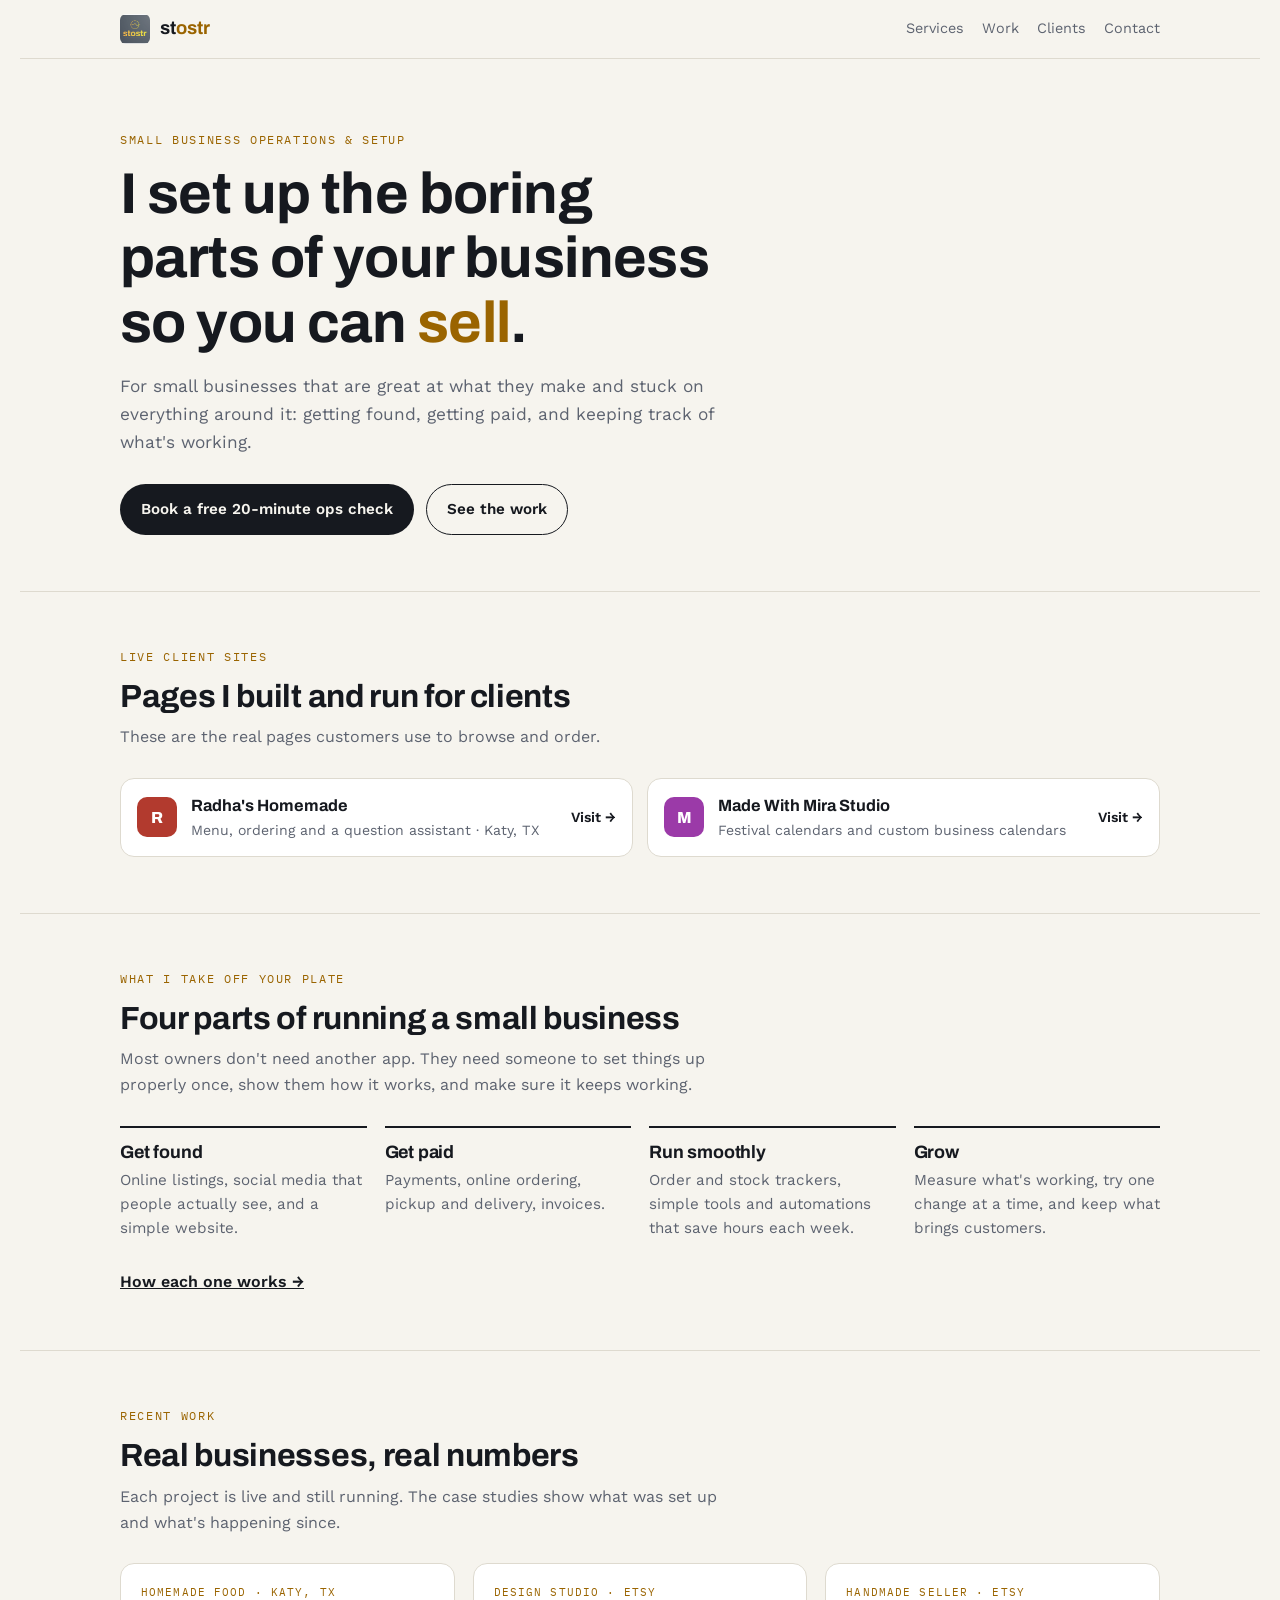
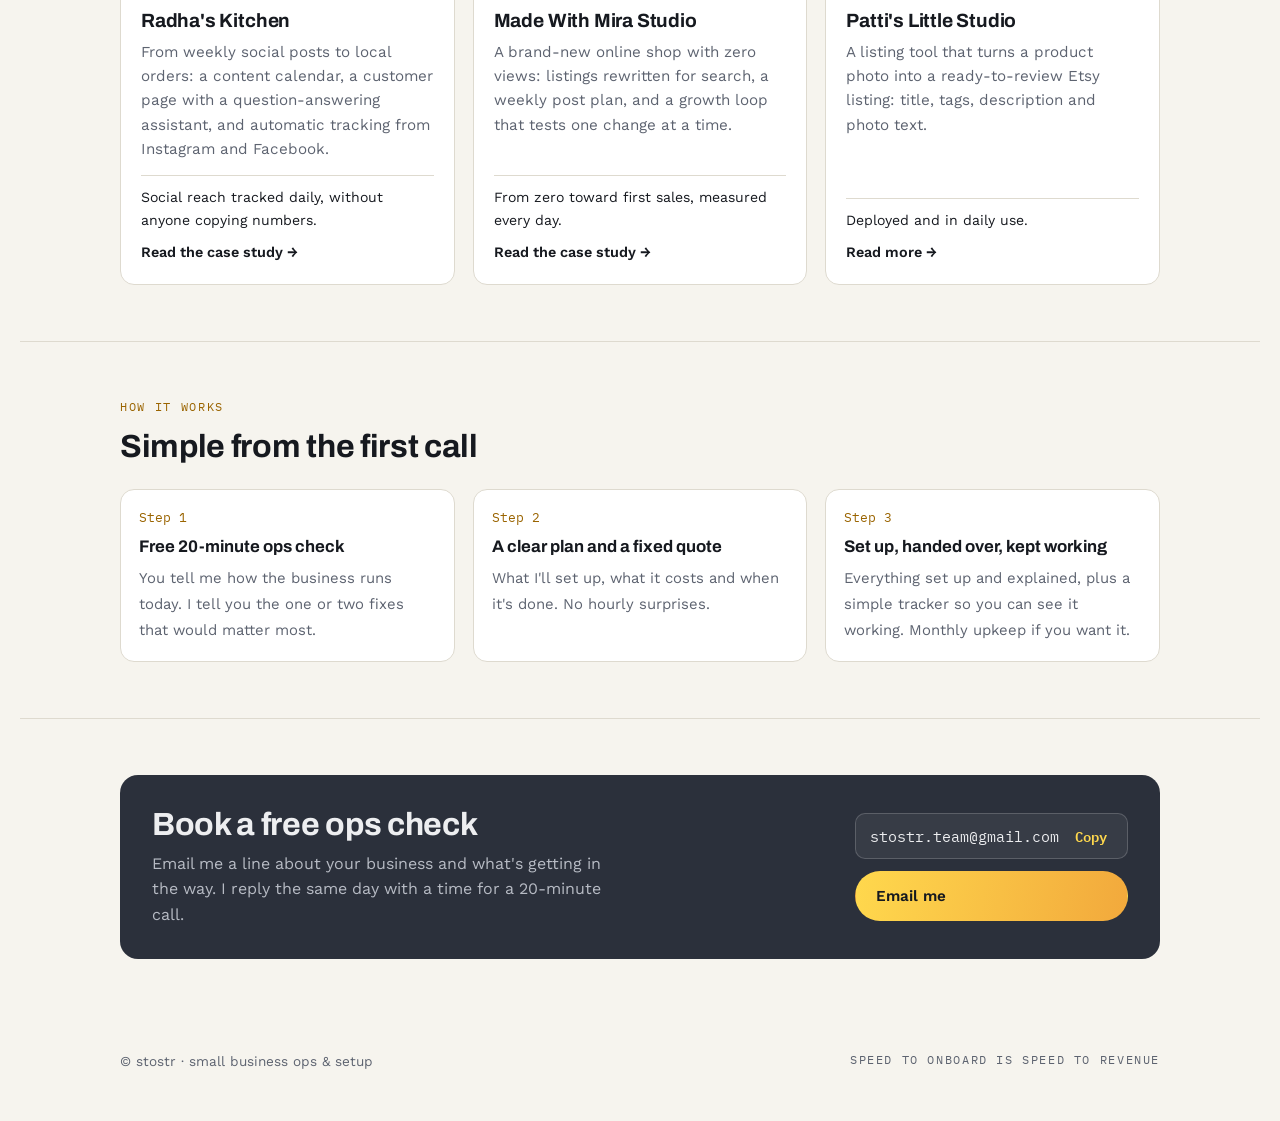
==== index.html @ 3eb5cd87 "Homepage and /work: live client sites section linking to Radha's and Mira's pages Co-Authored-By: Cl" ====
<!doctype html>
<html lang="en">
<head>
<meta charset="utf-8">
<meta name="viewport" content="width=device-width, initial-scale=1, viewport-fit=cover">
<title>stostr</title>
<meta name="description" content="Small business operations and setup: getting found, getting paid, running smoothly, and growing.">
<link rel="stylesheet" href="https://fonts.googleapis.com/css2?family=Archivo:wght@600;700;800&family=Work+Sans:wght@400;500;600&family=IBM+Plex+Mono:wght@400;500&display=swap">
<link rel="stylesheet" href="/assets/stostr.css">
</head>
<body>

<header class="site-nav">
  <div class="wrap">
    <a class="brand" href="/"><img src="/stostr-logo.jpg" alt=""><span>st<span class="o">ostr</span></span></a>
    <nav aria-label="Main">
      <a href="/services">Services</a>
      <a href="/work">Work</a>
      <a href="#clients">Clients</a>
      <a href="#contact">Contact</a>
    </nav>
  </div>
</header>

<main>
  <section class="hero">
    <div class="wrap">
      <p class="eyebrow">Small business operations &amp; setup</p>
      <h1>I set up the boring parts of your business so you can <span class="gold-text">sell</span>.</h1>
      <p class="lede">For small businesses that are great at what they make and stuck on everything around it: getting found, getting paid, and keeping track of what's working.</p>
      <div class="ctas">
        <a class="btn btn-primary" href="#contact">Book a free 20-minute ops check</a>
        <a class="btn btn-ghost" href="/work">See the work</a>
      </div>
    </div>
  </section>

  <section class="section" id="clients">
    <div class="wrap">
      <p class="eyebrow">Live client sites</p>
      <h2>Pages I built and run for clients</h2>
      <p class="intro">These are the real pages customers use to browse and order.</p>
      <div class="clients">
        <a class="client" href="/radhashomemade"><span class="dot" style="background:#B23A2E">R</span><span><b>Radha's Homemade</b><span class="d">Menu, ordering and a question assistant · Katy, TX</span></span><span class="go">Visit →</span></a>
        <a class="client" href="/miradesigns"><span class="dot" style="background:#9B3AA8">M</span><span><b>Made With Mira Studio</b><span class="d">Festival calendars and custom business calendars</span></span><span class="go">Visit →</span></a>
      </div>
    </div>
  </section>

  <section class="section">
    <div class="wrap">
      <p class="eyebrow">What I take off your plate</p>
      <h2>Four parts of running a small business</h2>
      <p class="intro">Most owners don't need another app. They need someone to set things up properly once, show them how it works, and make sure it keeps working.</p>
      <div class="areas">
        <div class="area"><h3>Get found</h3><p>Online listings, social media that people actually see, and a simple website.</p></div>
        <div class="area"><h3>Get paid</h3><p>Payments, online ordering, pickup and delivery, invoices.</p></div>
        <div class="area"><h3>Run smoothly</h3><p>Order and stock trackers, simple tools and automations that save hours each week.</p></div>
        <div class="area"><h3>Grow</h3><p>Measure what's working, try one change at a time, and keep what brings customers.</p></div>
      </div>
      <p style="margin:28px 0 0"><a href="/services" style="font-weight:600">How each one works →</a></p>
    </div>
  </section>

  <section class="section">
    <div class="wrap">
      <p class="eyebrow">Recent work</p>
      <h2>Real businesses, real numbers</h2>
      <p class="intro">Each project is live and still running. The case studies show what was set up and what's happening since.</p>
      <div class="cards">
        <a class="card" href="/work/radhas-kitchen">
          <span class="kind">Homemade food · Katy, TX</span>
          <h3>Radha's Kitchen</h3>
          <p>From weekly social posts to local orders: a content calendar, a customer page with a question-answering assistant, and automatic tracking from Instagram and Facebook.</p>
          <span class="result">Social reach tracked daily, without anyone copying numbers.</span>
          <span class="more">Read the case study →</span>
        </a>
        <a class="card" href="/work/mira-studio">
          <span class="kind">Design studio · Etsy</span>
          <h3>Made With Mira Studio</h3>
          <p>A brand-new online shop with zero views: listings rewritten for search, a weekly post plan, and a growth loop that tests one change at a time.</p>
          <span class="result">From zero toward first sales, measured every day.</span>
          <span class="more">Read the case study →</span>
        </a>
        <a class="card" href="/work#pattis">
          <span class="kind">Handmade seller · Etsy</span>
          <h3>Patti's Little Studio</h3>
          <p>A listing tool that turns a product photo into a ready-to-review Etsy listing: title, tags, description and photo text.</p>
          <span class="result">Deployed and in daily use.</span>
          <span class="more">Read more →</span>
        </a>
      </div>
    </div>
  </section>

  <section class="section">
    <div class="wrap">
      <p class="eyebrow">How it works</p>
      <h2>Simple from the first call</h2>
      <ol class="steps" style="margin-top:24px">
        <li><span class="n">Step 1</span><b>Free 20-minute ops check</b><span class="d">You tell me how the business runs today. I tell you the one or two fixes that would matter most.</span></li>
        <li><span class="n">Step 2</span><b>A clear plan and a fixed quote</b><span class="d">What I'll set up, what it costs and when it's done. No hourly surprises.</span></li>
        <li><span class="n">Step 3</span><b>Set up, handed over, kept working</b><span class="d">Everything set up and explained, plus a simple tracker so you can see it working. Monthly upkeep if you want it.</span></li>
      </ol>
    </div>
  </section>

  <section class="section" id="contact">
    <div class="wrap">
      <div class="contact">
        <div>
          <h2>Book a free ops check</h2>
          <p>Email me a line about your business and what's getting in the way. I reply the same day with a time for a 20-minute call.</p>
        </div>
        <div style="display:grid;gap:12px">
          <div class="email"><span id="em">stostr.team@gmail.com</span><button type="button" id="copy">Copy</button></div>
          <a class="btn btn-primary" href="mailto:stostr.team@gmail.com?subject=Free%20ops%20check">Email me</a>
        </div>
      </div>
    </div>
  </section>
</main>

<footer class="site-foot">
  <div class="wrap">
    <span>© stostr · small business ops &amp; setup</span>
    <span class="tag">Speed to onboard is speed to revenue</span>
  </div>
</footer>

<script>
document.getElementById("copy").addEventListener("click",function(){
  var b=this,t=document.getElementById("em").textContent;
  (navigator.clipboard?navigator.clipboard.writeText(t):Promise.reject()).then(function(){b.textContent="Copied";setTimeout(function(){b.textContent="Copy"},1500)})
  .catch(function(){var r=document.createRange();r.selectNodeContents(document.getElementById("em"));var s=getSelection();s.removeAllRanges();s.addRange(r);});
});
</script>
</body>
</html>
---- assets/stostr.css ----
/* stostr: shared site styles.
   Layout: a calm, editorial single column (max 1040px) with mono labels, Archivo headlines,
   and the logo's gold used sparingly for emphasis. */
:root{
  --ink:#16191F;
  --paper:#F6F4EE;
  --surface:#FFFFFF;
  --muted:#5D6370;
  --line:#DEDACF;
  --gold:#9A6400;          /* text-safe gold on paper */
  --gold-1:#FFD84D;        /* logo gradient */
  --gold-2:#F2A93C;
  --slate:#2B303B;         /* the logo's cover colour */
  --chip:#EEEAE0;
  --display:"Archivo", -apple-system, "Segoe UI", sans-serif;
  --body:"Work Sans", -apple-system, "Segoe UI", sans-serif;
  --mono:"IBM Plex Mono", ui-monospace, Menlo, monospace;
  color-scheme:light;
}
@media (prefers-color-scheme: dark){
  :root:not([data-theme="light"]){
    --ink:#EDEEF0; --paper:#16191F; --surface:#1F232B; --muted:#A4AAB6; --line:#323743;
    --gold:#F2B84B; --chip:#262A33; --slate:#0F1116; color-scheme:dark;
  }
}
:root[data-theme="dark"]{
  --ink:#EDEEF0; --paper:#16191F; --surface:#1F232B; --muted:#A4AAB6; --line:#323743;
  --gold:#F2B84B; --chip:#262A33; --slate:#0F1116; color-scheme:dark;
}
*{box-sizing:border-box}
body{margin:0;background:var(--paper);color:var(--ink);font-family:var(--body);font-size:16px;line-height:1.6;padding-inline:20px}
.wrap{max-width:1040px;margin:0 auto}
h1,h2,h3{font-family:var(--display);line-height:1.12;letter-spacing:-0.01em;text-wrap:balance;margin:0}
a{color:inherit}
.mono{font-family:var(--mono)}
.gold-text{color:var(--gold)}
@media (prefers-color-scheme: dark){:root:not([data-theme="light"]) .gold-text{background:linear-gradient(100deg,var(--gold-1),var(--gold-2));-webkit-background-clip:text;background-clip:text;color:transparent}}
:root[data-theme="dark"] .gold-text{background:linear-gradient(100deg,var(--gold-1),var(--gold-2));-webkit-background-clip:text;background-clip:text;color:transparent}

/* nav */
.site-nav{position:sticky;top:env(safe-area-inset-top,0px);z-index:20;background:var(--paper);border-bottom:1px solid var(--line)}
.site-nav .wrap{display:flex;align-items:center;justify-content:space-between;gap:16px;padding-block:14px}
.brand{display:flex;align-items:center;gap:10px;text-decoration:none;font-family:var(--display);font-weight:700;font-size:1.15rem}
.brand img{width:30px;height:30px;border-radius:6px;object-fit:cover}
.brand .o{color:var(--gold)}
.site-nav nav{display:flex;gap:18px;flex-wrap:wrap}
.site-nav nav a{text-decoration:none;color:var(--muted);font-size:0.9rem}
.site-nav nav a:hover,.site-nav nav a[aria-current="page"]{color:var(--ink)}
.site-nav nav a[aria-current="page"]{text-decoration:underline;text-decoration-color:var(--gold);text-underline-offset:6px;text-decoration-thickness:2px}

/* type helpers */
.eyebrow{font-family:var(--mono);font-size:0.74rem;letter-spacing:0.14em;text-transform:uppercase;color:var(--gold);margin:0 0 12px}
.lede{color:var(--muted);font-size:1.08rem;max-width:58ch;margin:0}
.section{padding-block:56px;border-top:1px solid var(--line)}
.section > .wrap > h2{font-size:clamp(1.5rem,3.2vw,2rem);margin-bottom:10px}
.section .intro{color:var(--muted);max-width:62ch;margin:0 0 28px}

/* hero */
.hero{padding-block:72px 56px}
.hero h1{font-size:clamp(2.2rem,5.6vw,3.6rem);max-width:18ch;margin-bottom:18px}
.hero .lede{margin-bottom:28px}
.ctas{display:flex;flex-wrap:wrap;gap:12px}
.btn{display:inline-flex;align-items:center;gap:8px;padding:12px 20px;border-radius:999px;font-weight:600;font-size:0.95rem;text-decoration:none;border:1.5px solid transparent;cursor:pointer;font-family:inherit}
.btn-primary{background:var(--ink);color:var(--paper)}
.btn-ghost{border-color:var(--ink);color:var(--ink);background:none}
.btn:focus-visible,a:focus-visible,button:focus-visible{outline:2px solid var(--gold);outline-offset:3px}

/* areas */
.areas{display:grid;grid-template-columns:repeat(auto-fit,minmax(220px,1fr));gap:18px}
.area{border-top:2px solid var(--ink);padding-top:14px}
.area h3{font-size:1.12rem;margin-bottom:6px}
.area p{color:var(--muted);margin:0;font-size:0.95rem}
.area ul{margin:10px 0 0;padding-left:18px;color:var(--muted);font-size:0.92rem;display:grid;gap:3px}

/* work cards */
.cards{display:grid;grid-template-columns:repeat(auto-fit,minmax(260px,1fr));gap:18px}
.card{display:flex;flex-direction:column;background:var(--surface);border:1px solid var(--line);border-radius:14px;padding:20px;text-decoration:none;min-width:0}
.card:hover{border-color:var(--ink)}
.card .kind{font-family:var(--mono);font-size:0.7rem;letter-spacing:0.1em;text-transform:uppercase;color:var(--gold);margin-bottom:8px}
.card h3{font-size:1.2rem;margin-bottom:8px}
.card p{color:var(--muted);margin:0 0 14px;font-size:0.95rem}
.card .result{margin-top:auto;font-size:0.88rem;border-top:1px solid var(--line);padding-top:10px}
.card .more{font-weight:600;font-size:0.9rem;margin-top:10px}

/* client sites strip */
.clients{display:grid;grid-template-columns:repeat(auto-fit,minmax(260px,1fr));gap:14px}
.client{display:flex;align-items:center;gap:14px;background:var(--surface);border:1px solid var(--line);border-radius:14px;padding:14px 16px;text-decoration:none;min-width:0}
.client:hover{border-color:var(--ink)}
.client .dot{width:40px;height:40px;border-radius:10px;flex:none;display:grid;place-items:center;font-family:var(--display);font-weight:800;color:#fff}
.client b{display:block;font-family:var(--display);font-size:1.02rem}
.client span.d{display:block;color:var(--muted);font-size:0.88rem}
.client .go{margin-left:auto;font-weight:600;font-size:0.88rem;white-space:nowrap}

/* steps */
.steps{list-style:none;margin:0;padding:0;display:grid;grid-template-columns:repeat(auto-fit,minmax(220px,1fr));gap:18px}
.steps li{background:var(--surface);border:1px solid var(--line);border-radius:14px;padding:18px}
.steps .n{font-family:var(--mono);color:var(--gold);font-size:0.8rem;display:block;margin-bottom:6px}
.steps b{display:block;font-family:var(--display);font-size:1.05rem;margin-bottom:4px}
.steps span.d{color:var(--muted);font-size:0.93rem}

/* contact */
.contact{background:var(--slate);color:#EDEEF0;border-radius:18px;padding:32px;display:flex;flex-wrap:wrap;gap:24px;align-items:center;justify-content:space-between}
.contact h2{font-size:clamp(1.5rem,3vw,2rem);color:#EDEEF0}
.contact p{color:#B7BBC4;margin:8px 0 0;max-width:46ch}
.email{display:flex;align-items:center;gap:10px;font-family:var(--mono);font-size:0.95rem;background:rgba(255,255,255,0.06);border:1px solid rgba(255,255,255,0.18);border-radius:10px;padding:10px 14px;color:#EDEEF0}
.email button{background:none;border:none;color:var(--gold-1);cursor:pointer;font:inherit;font-weight:600;font-size:0.85rem}
.contact .btn-primary{background:linear-gradient(100deg,var(--gold-1),var(--gold-2));color:#16191F}

/* case study prose */
.facts{display:grid;grid-template-columns:repeat(auto-fit,minmax(180px,1fr));gap:14px;margin:28px 0 0}
.facts div{border-top:1px solid var(--line);padding-top:10px}
.facts dt{font-family:var(--mono);font-size:0.7rem;letter-spacing:0.1em;text-transform:uppercase;color:var(--muted)}
.facts dd{margin:4px 0 0;font-weight:600}
.story{display:grid;grid-template-columns:repeat(auto-fit,minmax(260px,1fr));gap:28px}
.story h3{font-size:1.1rem;margin-bottom:8px}
.story p,.story li{color:var(--muted);font-size:0.97rem}
.story ul{padding-left:18px;margin:0;display:grid;gap:6px}
details.tech{background:var(--surface);border:1px solid var(--line);border-radius:14px;padding:16px 20px}
details.tech summary{cursor:pointer;font-family:var(--display);font-weight:700;font-size:1.05rem}
details.tech summary span{font-family:var(--body);font-weight:400;color:var(--muted);font-size:0.9rem;margin-left:8px}
details.tech ol,details.tech ul{color:var(--muted);font-size:0.93rem;padding-left:20px;display:grid;gap:6px}
details.tech code{font-family:var(--mono);font-size:0.8rem;background:var(--chip);padding:1px 5px;border-radius:4px;word-break:break-word}
details.tech h4{font-family:var(--display);margin:18px 0 6px;font-size:0.98rem}

footer.site-foot{padding-block:36px 48px;color:var(--muted);font-size:0.85rem}
footer.site-foot .wrap{display:flex;flex-wrap:wrap;justify-content:space-between;gap:12px}
footer.site-foot .tag{font-family:var(--mono);font-size:0.72rem;letter-spacing:0.14em;text-transform:uppercase}

@media (max-width:560px){
  .hero{padding-block:48px 40px}
  .site-nav nav{gap:12px}
  .contact{padding:24px}
}
@media (prefers-reduced-motion: reduce){*{transition:none!important}}
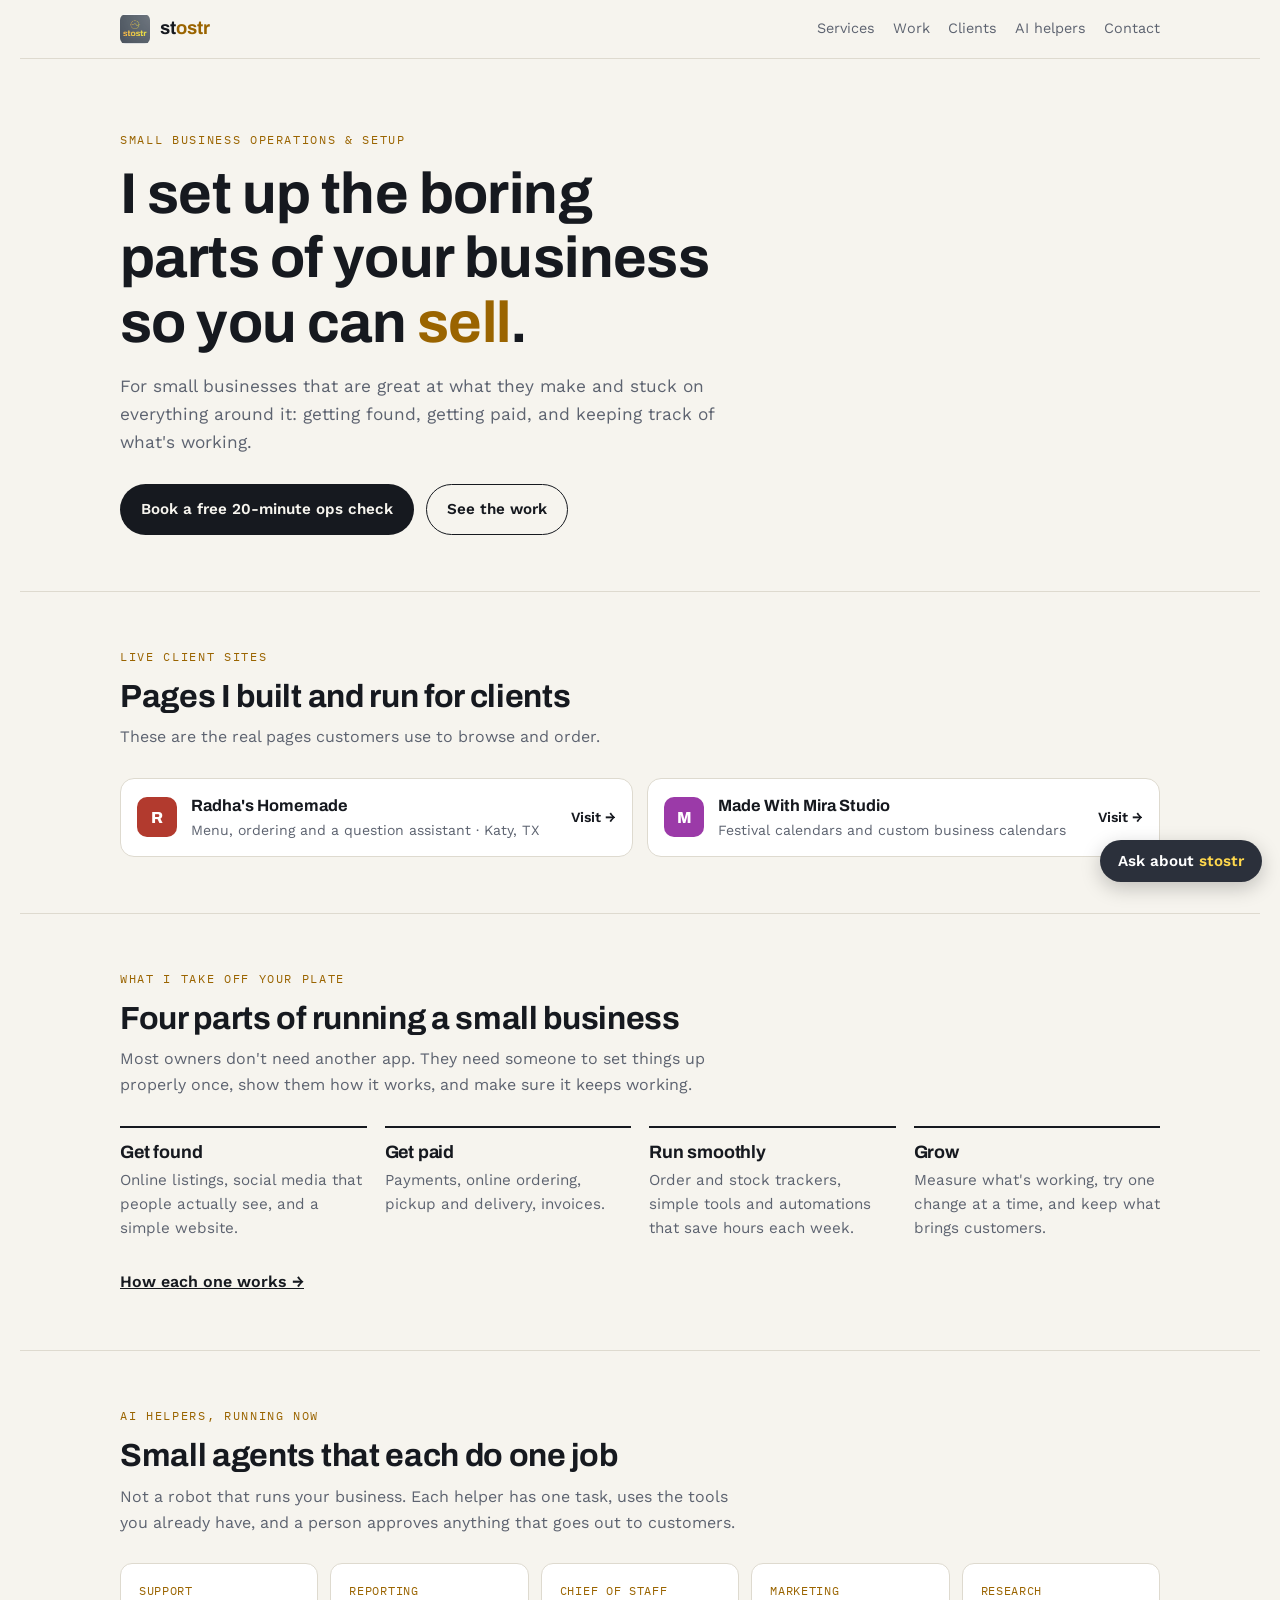
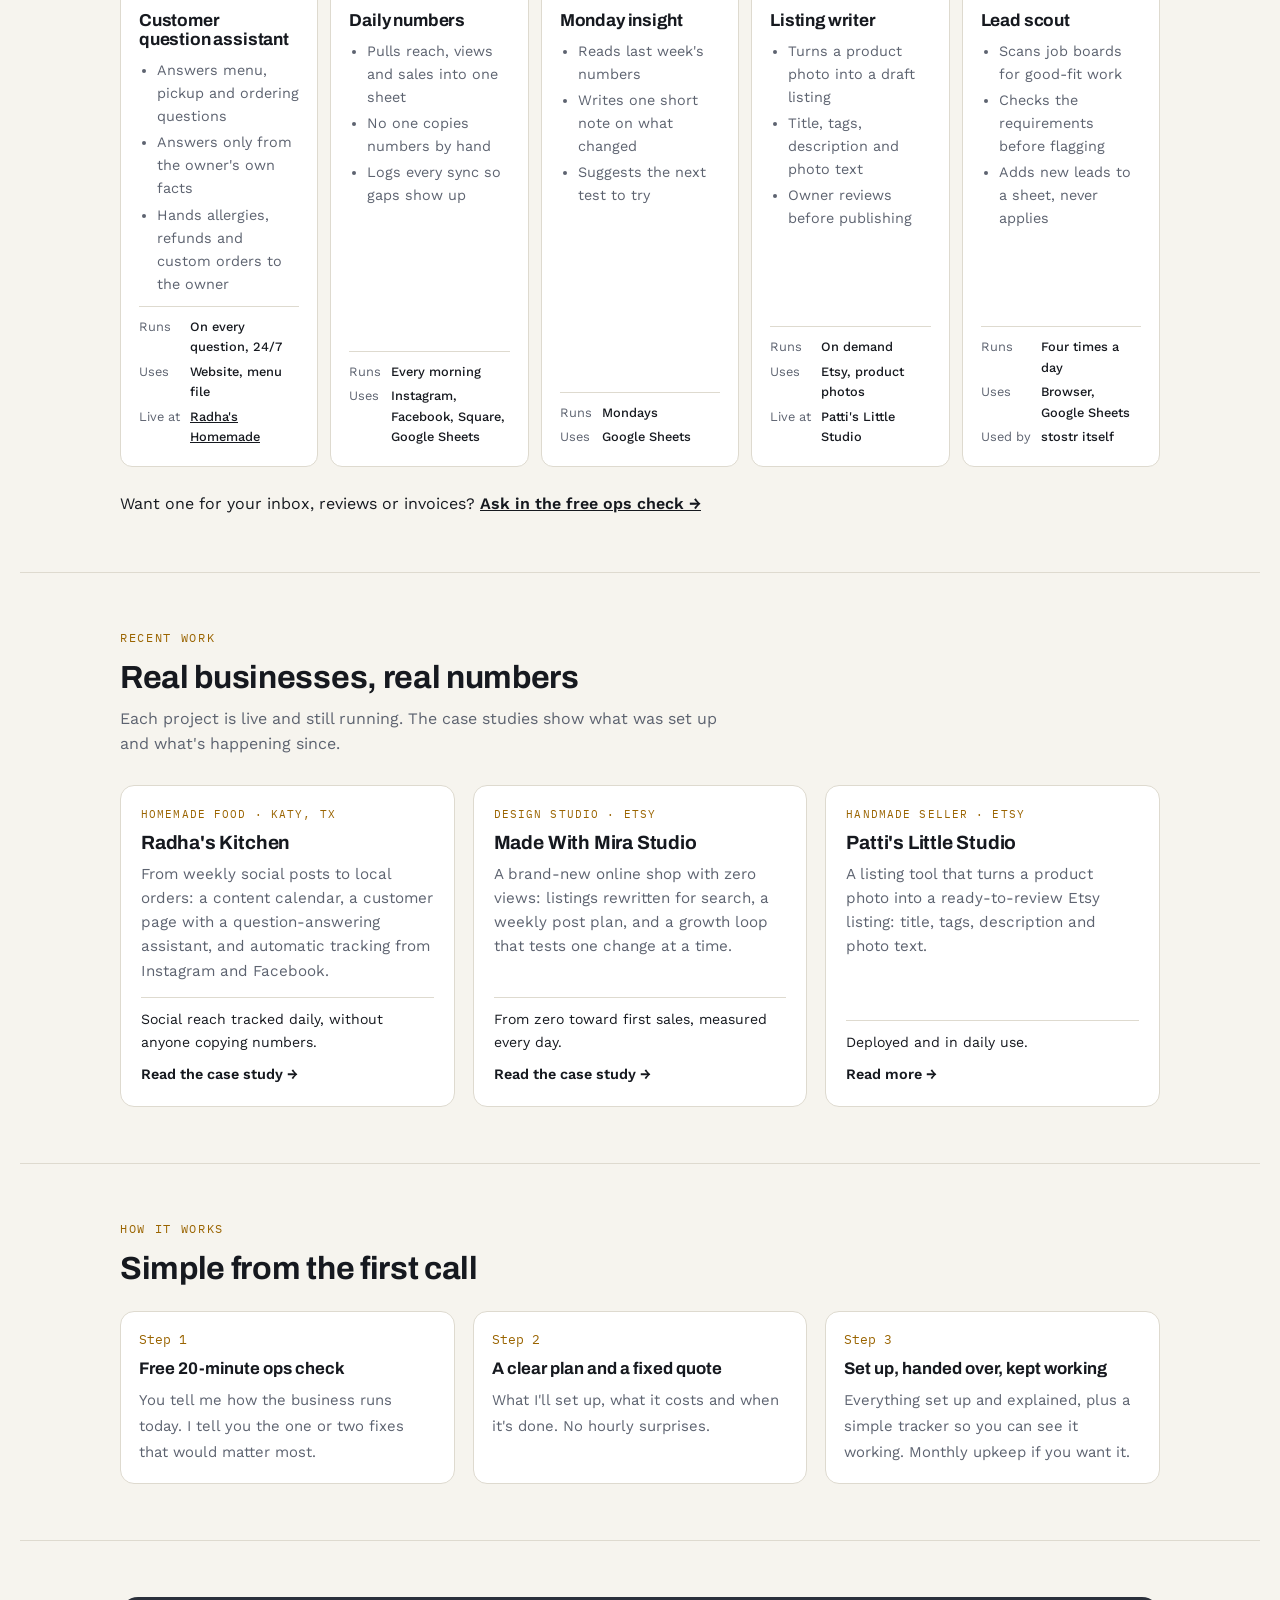
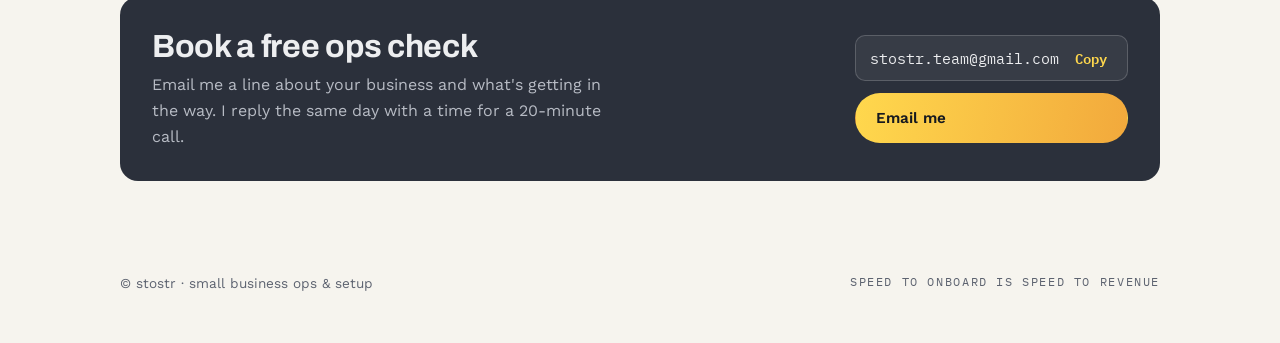
==== commit 18f97a53: "Preview: 2027 family calendar on Mira page, AI helpers section and Ask-about-stostr assistant Co-Aut" ====
--- a/index.html
+++ b/index.html
@@ -17,6 +17,7 @@
       <a href="/services">Services</a>
       <a href="/work">Work</a>
       <a href="#clients">Clients</a>
+      <a href="#agents">AI helpers</a>
       <a href="#contact">Contact</a>
     </nav>
   </div>
@@ -59,6 +60,32 @@
         <div class="area"><h3>Grow</h3><p>Measure what's working, try one change at a time, and keep what brings customers.</p></div>
       </div>
       <p style="margin:28px 0 0"><a href="/services" style="font-weight:600">How each one works →</a></p>
+    </div>
+  </section>
+
+  <section class="section" id="agents">
+    <div class="wrap">
+      <p class="eyebrow">AI helpers, running now</p>
+      <h2>Small agents that each do one job</h2>
+      <p class="intro">Not a robot that runs your business. Each helper has one task, uses the tools you already have, and a person approves anything that goes out to customers.</p>
+      <div class="agents">
+        <div class="agent"><span class="role">Support</span><h3>Customer question assistant</h3>
+          <ul><li>Answers menu, pickup and ordering questions</li><li>Answers only from the owner's own facts</li><li>Hands allergies, refunds and custom orders to the owner</li></ul>
+          <dl><dt>Runs</dt><dd>On every question, 24/7</dd><dt>Uses</dt><dd>Website, menu file</dd><dt>Live at</dt><dd><a href="/radhashomemade">Radha's Homemade</a></dd></dl></div>
+        <div class="agent"><span class="role">Reporting</span><h3>Daily numbers</h3>
+          <ul><li>Pulls reach, views and sales into one sheet</li><li>No one copies numbers by hand</li><li>Logs every sync so gaps show up</li></ul>
+          <dl><dt>Runs</dt><dd>Every morning</dd><dt>Uses</dt><dd>Instagram, Facebook, Square, Google Sheets</dd></dl></div>
+        <div class="agent"><span class="role">Chief of staff</span><h3>Monday insight</h3>
+          <ul><li>Reads last week's numbers</li><li>Writes one short note on what changed</li><li>Suggests the next test to try</li></ul>
+          <dl><dt>Runs</dt><dd>Mondays</dd><dt>Uses</dt><dd>Google Sheets</dd></dl></div>
+        <div class="agent"><span class="role">Marketing</span><h3>Listing writer</h3>
+          <ul><li>Turns a product photo into a draft listing</li><li>Title, tags, description and photo text</li><li>Owner reviews before publishing</li></ul>
+          <dl><dt>Runs</dt><dd>On demand</dd><dt>Uses</dt><dd>Etsy, product photos</dd><dt>Live at</dt><dd>Patti's Little Studio</dd></dl></div>
+        <div class="agent"><span class="role">Research</span><h3>Lead scout</h3>
+          <ul><li>Scans job boards for good-fit work</li><li>Checks the requirements before flagging</li><li>Adds new leads to a sheet, never applies</li></ul>
+          <dl><dt>Runs</dt><dd>Four times a day</dd><dt>Uses</dt><dd>Browser, Google Sheets</dd><dt>Used by</dt><dd>stostr itself</dd></dl></div>
+      </div>
+      <p style="margin:24px 0 0">Want one for your inbox, reviews or invoices? <a href="#contact" style="font-weight:600">Ask in the free ops check →</a></p>
     </div>
   </section>
 
@@ -135,5 +162,6 @@
   .catch(function(){var r=document.createRange();r.selectNodeContents(document.getElementById("em"));var s=getSelection();s.removeAllRanges();s.addRange(r);});
 });
 </script>
+<script src="/assets/ask-stostr.js" defer></script>
 </body>
 </html>
--- a/assets/stostr.css
+++ b/assets/stostr.css
@@ -132,3 +132,13 @@
   .contact{padding:24px}
 }
 @media (prefers-reduced-motion: reduce){*{transition:none!important}}
+
+/* AI helpers */
+.agents{display:grid;grid-template-columns:repeat(auto-fill,minmax(190px,1fr));gap:12px;margin-top:24px}
+.agent{background:var(--surface);border:1px solid var(--line);border-radius:12px;padding:18px;display:flex;flex-direction:column;gap:10px}
+.agent .role{font-family:var(--mono);font-size:0.72rem;letter-spacing:.06em;text-transform:uppercase;color:var(--gold)}
+.agent h3{font-size:1.08rem}
+.agent ul{margin:0;padding-left:18px;color:var(--muted);font-size:0.9rem;display:grid;gap:3px}
+.agent dl{margin:auto 0 0;display:grid;grid-template-columns:auto 1fr;gap:4px 10px;font-size:0.8rem;border-top:1px solid var(--line);padding-top:10px}
+.agent dt{color:var(--muted)}.agent dd{margin:0;font-weight:500}
+@media (max-width:560px){.site-nav a[href="#agents"]{display:none}}
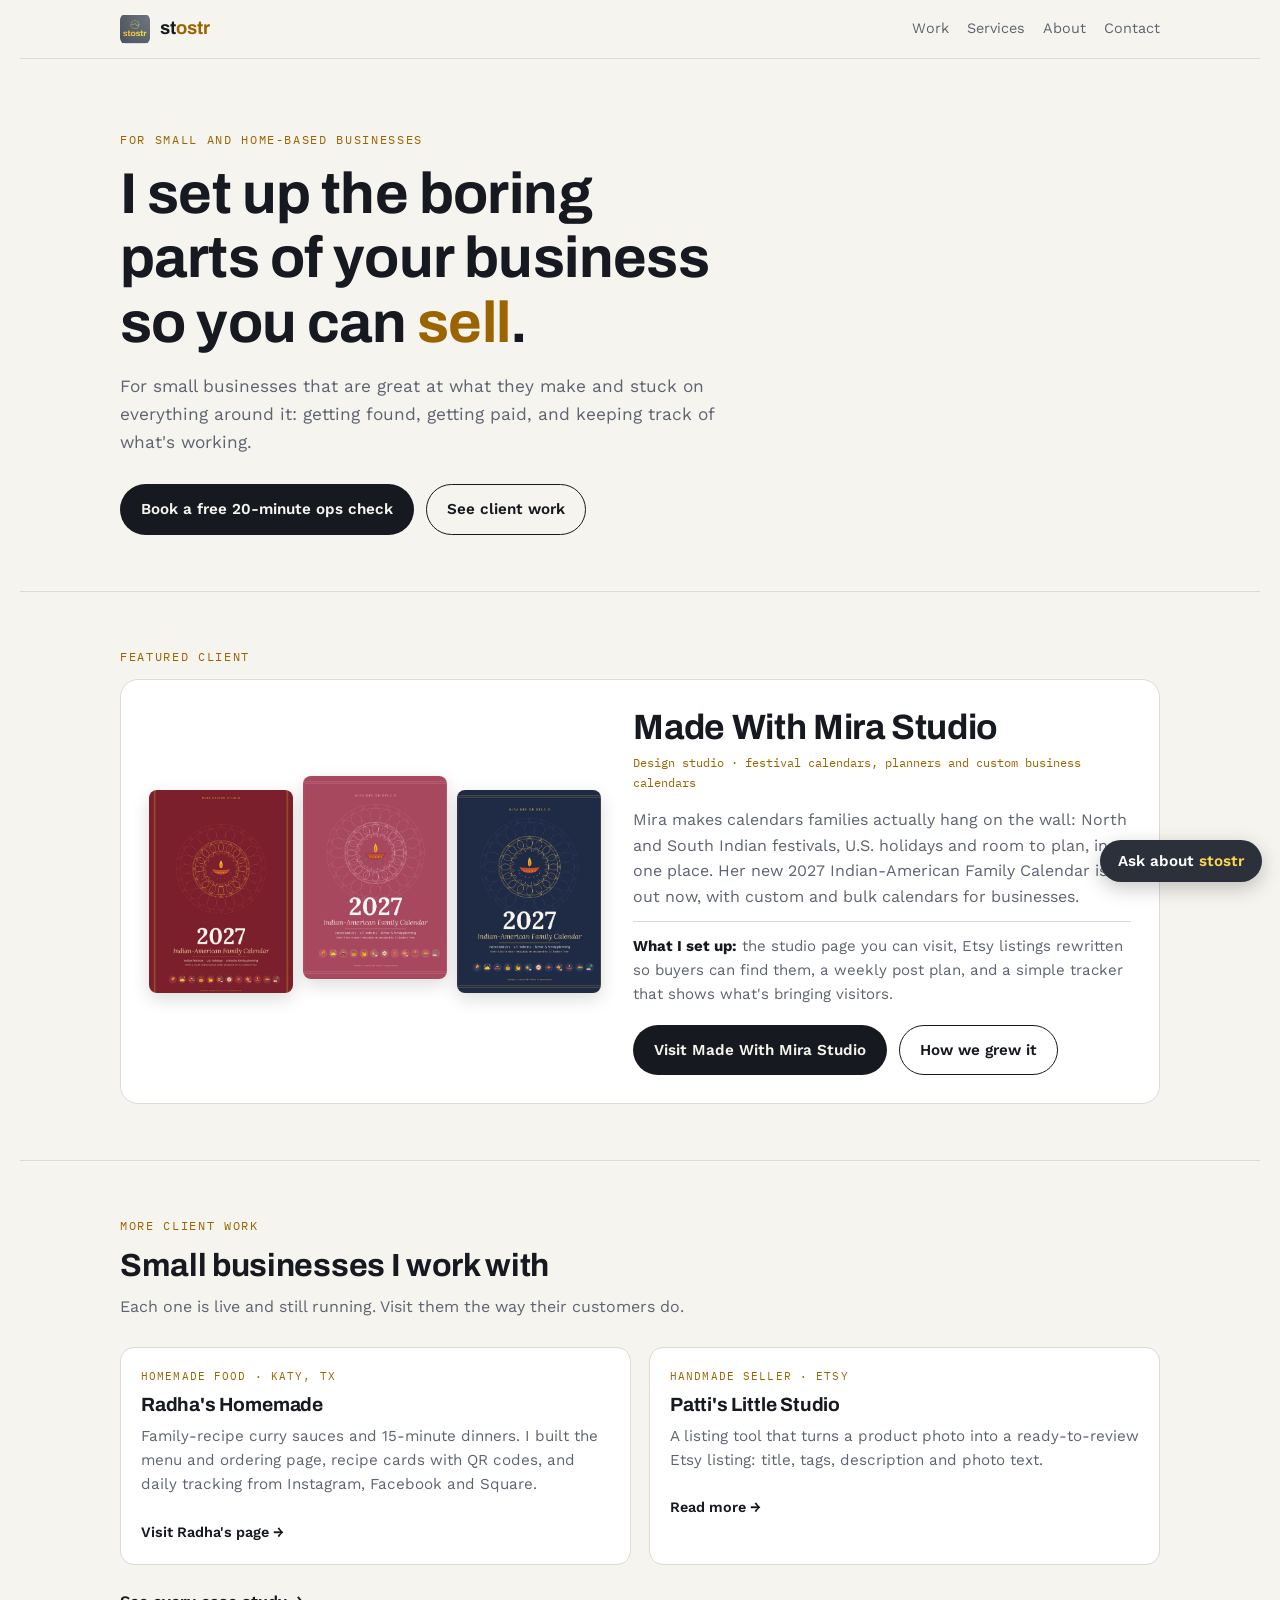
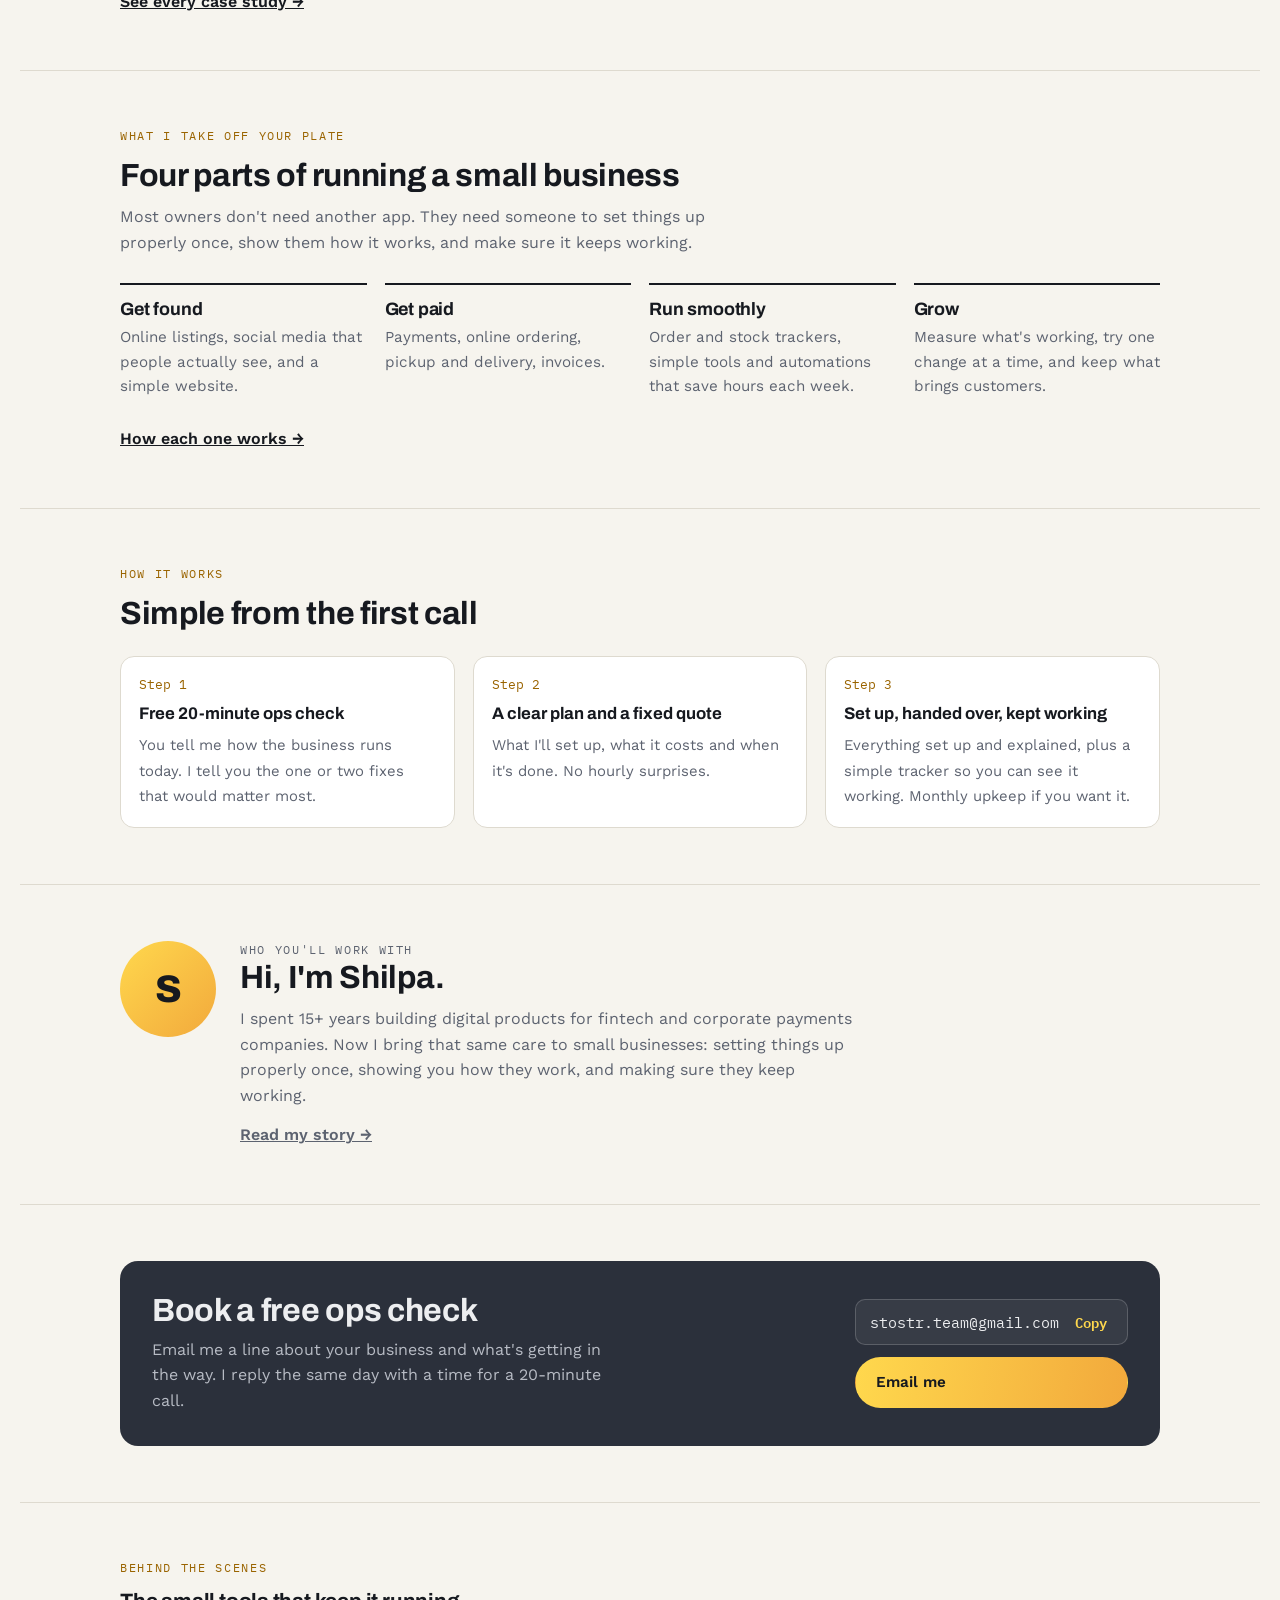
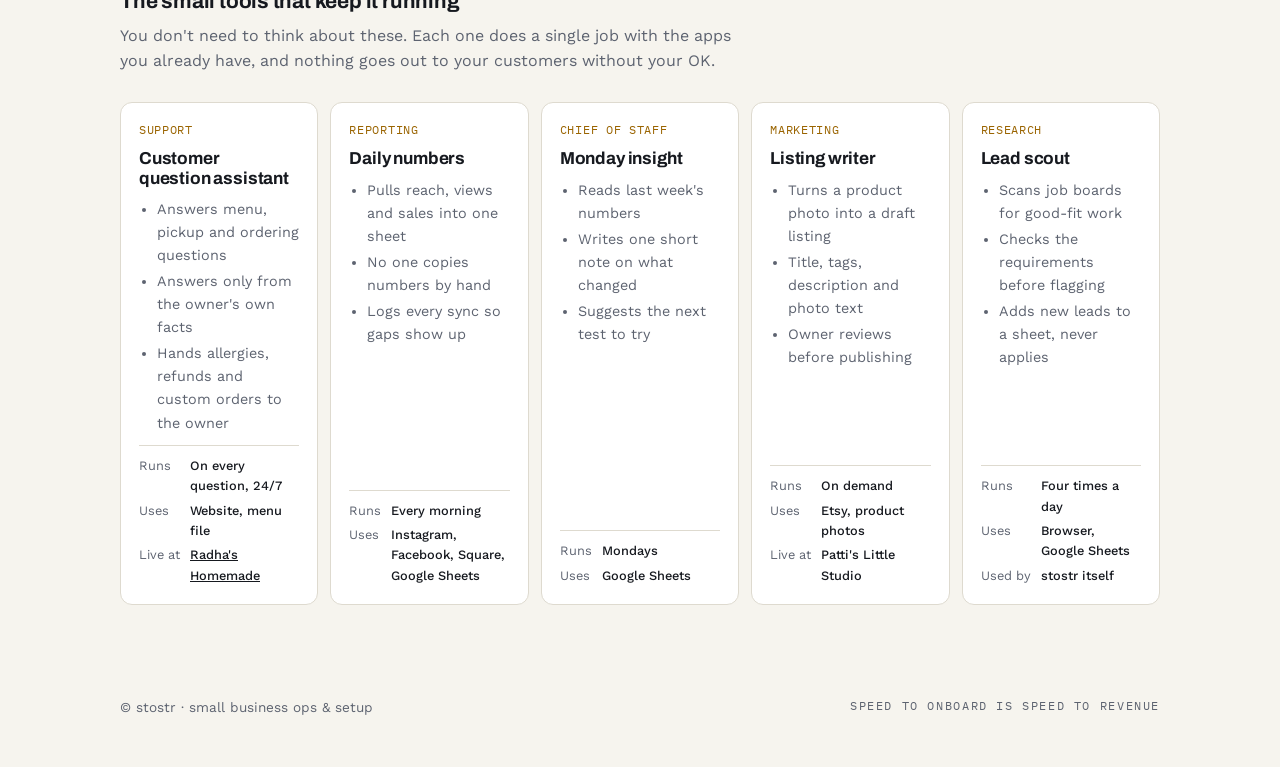
==== commit f697104f: "Preview: client-first homepage with Mira featured, About page, consistent nav, helpers moved to bott" ====
--- a/index.html
+++ b/index.html
@@ -3,8 +3,17 @@
 <head>
 <meta charset="utf-8">
 <meta name="viewport" content="width=device-width, initial-scale=1, viewport-fit=cover">
-<title>stostr</title>
-<meta name="description" content="Small business operations and setup: getting found, getting paid, running smoothly, and growing.">
+<title>stostr | Small Business Operations & AI Setup in Ashburn, VA</title>
+<meta name="description" content="stostr sets up the operations side of small businesses: online listings, payments and ordering, trackers, automations and small AI helpers. Free 20-minute ops check.">
+<meta name="google-site-verification" content="NdGBetjsBbsWLQxwmolq2hI88zS84N2zWsGbi_XuprI">
+<link rel="canonical" href="https://www.stostr.com/">
+<meta property="og:type" content="website">
+<meta property="og:url" content="https://www.stostr.com/">
+<meta property="og:title" content="stostr | Small Business Operations & AI Setup in Ashburn, VA">
+<meta property="og:description" content="stostr sets up the operations side of small businesses: online listings, payments and ordering, trackers, automations and small AI helpers. Free 20-minute ops check.">
+<meta property="og:site_name" content="stostr">
+<meta property="og:image" content="https://www.stostr.com/stostr-logo.jpg">
+<script type="application/ld+json">{"@context": "https://schema.org", "@type": "ProfessionalService", "name": "stostr", "url": "https://www.stostr.com/", "logo": "https://www.stostr.com/stostr-logo.jpg", "image": "https://www.stostr.com/stostr-logo.jpg", "email": "stostr.team@gmail.com", "description": "stostr sets up the operations side of small businesses: online listings, payments and ordering, trackers, automations and small AI helpers. Free 20-minute ops check.", "areaServed": "United States", "address": {"@type": "PostalAddress", "addressLocality": "Ashburn", "addressRegion": "VA", "addressCountry": "US"}, "founder": {"@type": "Person", "name": "Shilpa", "jobTitle": "SMB Operations & AI Consultant"}, "serviceType": ["Small business operations", "Online ordering and payments setup", "Business automation", "AI assistants for small business"]}</script>
 <link rel="stylesheet" href="https://fonts.googleapis.com/css2?family=Archivo:wght@600;700;800&family=Work+Sans:wght@400;500;600&family=IBM+Plex+Mono:wght@400;500&display=swap">
 <link rel="stylesheet" href="/assets/stostr.css">
 </head>
@@ -14,10 +23,9 @@
   <div class="wrap">
     <a class="brand" href="/"><img src="/stostr-logo.jpg" alt=""><span>st<span class="o">ostr</span></span></a>
     <nav aria-label="Main">
+      <a href="/work">Work</a>
       <a href="/services">Services</a>
-      <a href="/work">Work</a>
-      <a href="#clients">Clients</a>
-      <a href="#agents">AI helpers</a>
+      <a href="/about">About</a>
       <a href="#contact">Contact</a>
     </nav>
   </div>
@@ -26,27 +34,62 @@
 <main>
   <section class="hero">
     <div class="wrap">
-      <p class="eyebrow">Small business operations &amp; setup</p>
+      <p class="eyebrow">For small and home-based businesses</p>
       <h1>I set up the boring parts of your business so you can <span class="gold-text">sell</span>.</h1>
       <p class="lede">For small businesses that are great at what they make and stuck on everything around it: getting found, getting paid, and keeping track of what's working.</p>
       <div class="ctas">
         <a class="btn btn-primary" href="#contact">Book a free 20-minute ops check</a>
-        <a class="btn btn-ghost" href="/work">See the work</a>
+        <a class="btn btn-ghost" href="#featured">See client work</a>
+      </div>
+    </div>
+  </section>
+
+  <section class="section" id="featured">
+    <div class="wrap">
+      <p class="eyebrow">Featured client</p>
+      <div class="feature">
+        <div class="feature-art">
+          <img src="/miradesigns/img/cal27-cover-classic.jpg" alt="Made With Mira Studio 2027 Indian-American Family Calendar, classic maroon cover">
+          <img src="/miradesigns/img/cal27-cover-blush.jpg" alt="The same calendar with a blush rose cover">
+          <img src="/miradesigns/img/cal27-cover-midnight.jpg" alt="The same calendar with a midnight navy cover">
+        </div>
+        <div class="feature-copy">
+          <h2>Made With Mira Studio</h2>
+          <p class="sub">Design studio · festival calendars, planners and custom business calendars</p>
+          <p>Mira makes calendars families actually hang on the wall: North and South Indian festivals, U.S. holidays and room to plan, in one place. Her new 2027 Indian-American Family Calendar is out now, with custom and bulk calendars for businesses.</p>
+          <p class="did"><b>What I set up:</b> the studio page you can visit, Etsy listings rewritten so buyers can find them, a weekly post plan, and a simple tracker that shows what's bringing visitors.</p>
+          <div class="ctas">
+            <a class="btn btn-primary" href="/miradesigns">Visit Made With Mira Studio</a>
+            <a class="btn btn-ghost" href="/work/mira-studio">How we grew it</a>
+          </div>
+        </div>
       </div>
     </div>
   </section>
 
   <section class="section" id="clients">
     <div class="wrap">
-      <p class="eyebrow">Live client sites</p>
-      <h2>Pages I built and run for clients</h2>
-      <p class="intro">These are the real pages customers use to browse and order.</p>
-      <div class="clients">
-        <a class="client" href="/radhashomemade"><span class="dot" style="background:#B23A2E">R</span><span><b>Radha's Homemade</b><span class="d">Menu, ordering and a question assistant · Katy, TX</span></span><span class="go">Visit →</span></a>
-        <a class="client" href="/miradesigns"><span class="dot" style="background:#9B3AA8">M</span><span><b>Made With Mira Studio</b><span class="d">Festival calendars and custom business calendars</span></span><span class="go">Visit →</span></a>
+      <p class="eyebrow">More client work</p>
+      <h2>Small businesses I work with</h2>
+      <p class="intro">Each one is live and still running. Visit them the way their customers do.</p>
+      <div class="cards">
+        <a class="card" href="/radhashomemade">
+          <span class="kind">Homemade food · Katy, TX</span>
+          <h3>Radha's Homemade</h3>
+          <p>Family-recipe curry sauces and 15-minute dinners. I built the menu and ordering page, recipe cards with QR codes, and daily tracking from Instagram, Facebook and Square.</p>
+          <span class="more">Visit Radha's page →</span>
+        </a>
+        <a class="card" href="/work#pattis">
+          <span class="kind">Handmade seller · Etsy</span>
+          <h3>Patti's Little Studio</h3>
+          <p>A listing tool that turns a product photo into a ready-to-review Etsy listing: title, tags, description and photo text.</p>
+          <span class="more">Read more →</span>
+        </a>
       </div>
+      <p style="margin:24px 0 0"><a href="/work" style="font-weight:600">See every case study →</a></p>
     </div>
   </section>
+
 
   <section class="section">
     <div class="wrap">
@@ -63,11 +106,53 @@
     </div>
   </section>
 
-  <section class="section" id="agents">
+  <section class="section">
     <div class="wrap">
-      <p class="eyebrow">AI helpers, running now</p>
-      <h2>Small agents that each do one job</h2>
-      <p class="intro">Not a robot that runs your business. Each helper has one task, uses the tools you already have, and a person approves anything that goes out to customers.</p>
+      <p class="eyebrow">How it works</p>
+      <h2>Simple from the first call</h2>
+      <ol class="steps" style="margin-top:24px">
+        <li><span class="n">Step 1</span><b>Free 20-minute ops check</b><span class="d">You tell me how the business runs today. I tell you the one or two fixes that would matter most.</span></li>
+        <li><span class="n">Step 2</span><b>A clear plan and a fixed quote</b><span class="d">What I'll set up, what it costs and when it's done. No hourly surprises.</span></li>
+        <li><span class="n">Step 3</span><b>Set up, handed over, kept working</b><span class="d">Everything set up and explained, plus a simple tracker so you can see it working. Monthly upkeep if you want it.</span></li>
+      </ol>
+    </div>
+  </section>
+
+  <section class="section">
+    <div class="wrap">
+      <div class="meet">
+        <div class="avatar" aria-hidden="true">S</div>
+        <div>
+          <p class="eyebrow">Who you'll work with</p>
+          <h2>Hi, I'm Shilpa.</h2>
+          <p>I spent 15+ years building digital products for fintech and corporate payments companies. Now I bring that same care to small businesses: setting things up properly once, showing you how they work, and making sure they keep working.</p>
+          <p style="margin:14px 0 0"><a href="/about" style="font-weight:600">Read my story →</a></p>
+        </div>
+      </div>
+    </div>
+  </section>
+
+
+  <section class="section" id="contact">
+    <div class="wrap">
+      <div class="contact">
+        <div>
+          <h2>Book a free ops check</h2>
+          <p>Email me a line about your business and what's getting in the way. I reply the same day with a time for a 20-minute call.</p>
+        </div>
+        <div style="display:grid;gap:12px">
+          <div class="email"><span id="em">stostr.team@gmail.com</span><button type="button" id="copy">Copy</button></div>
+          <a class="btn btn-primary" href="mailto:stostr.team@gmail.com?subject=Free%20ops%20check">Email me</a>
+        </div>
+      </div>
+    </div>
+  </section>
+
+  <section class="section quiet" id="agents">
+    <div class="wrap">
+      <p class="eyebrow">Behind the scenes</p>
+      <h2>The small tools that keep it running</h2>
+      <p class="intro">You don't need to think about these. Each one does a single job with the apps you already have, and nothing goes out to your customers without your OK.</p>
       <div class="agents">
         <div class="agent"><span class="role">Support</span><h3>Customer question assistant</h3>
           <ul><li>Answers menu, pickup and ordering questions</li><li>Answers only from the owner's own facts</li><li>Hands allergies, refunds and custom orders to the owner</li></ul>
@@ -85,65 +170,7 @@
           <ul><li>Scans job boards for good-fit work</li><li>Checks the requirements before flagging</li><li>Adds new leads to a sheet, never applies</li></ul>
           <dl><dt>Runs</dt><dd>Four times a day</dd><dt>Uses</dt><dd>Browser, Google Sheets</dd><dt>Used by</dt><dd>stostr itself</dd></dl></div>
       </div>
-      <p style="margin:24px 0 0">Want one for your inbox, reviews or invoices? <a href="#contact" style="font-weight:600">Ask in the free ops check →</a></p>
-    </div>
-  </section>
-
-  <section class="section">
-    <div class="wrap">
-      <p class="eyebrow">Recent work</p>
-      <h2>Real businesses, real numbers</h2>
-      <p class="intro">Each project is live and still running. The case studies show what was set up and what's happening since.</p>
-      <div class="cards">
-        <a class="card" href="/work/radhas-kitchen">
-          <span class="kind">Homemade food · Katy, TX</span>
-          <h3>Radha's Kitchen</h3>
-          <p>From weekly social posts to local orders: a content calendar, a customer page with a question-answering assistant, and automatic tracking from Instagram and Facebook.</p>
-          <span class="result">Social reach tracked daily, without anyone copying numbers.</span>
-          <span class="more">Read the case study →</span>
-        </a>
-        <a class="card" href="/work/mira-studio">
-          <span class="kind">Design studio · Etsy</span>
-          <h3>Made With Mira Studio</h3>
-          <p>A brand-new online shop with zero views: listings rewritten for search, a weekly post plan, and a growth loop that tests one change at a time.</p>
-          <span class="result">From zero toward first sales, measured every day.</span>
-          <span class="more">Read the case study →</span>
-        </a>
-        <a class="card" href="/work#pattis">
-          <span class="kind">Handmade seller · Etsy</span>
-          <h3>Patti's Little Studio</h3>
-          <p>A listing tool that turns a product photo into a ready-to-review Etsy listing: title, tags, description and photo text.</p>
-          <span class="result">Deployed and in daily use.</span>
-          <span class="more">Read more →</span>
-        </a>
-      </div>
-    </div>
-  </section>
-
-  <section class="section">
-    <div class="wrap">
-      <p class="eyebrow">How it works</p>
-      <h2>Simple from the first call</h2>
-      <ol class="steps" style="margin-top:24px">
-        <li><span class="n">Step 1</span><b>Free 20-minute ops check</b><span class="d">You tell me how the business runs today. I tell you the one or two fixes that would matter most.</span></li>
-        <li><span class="n">Step 2</span><b>A clear plan and a fixed quote</b><span class="d">What I'll set up, what it costs and when it's done. No hourly surprises.</span></li>
-        <li><span class="n">Step 3</span><b>Set up, handed over, kept working</b><span class="d">Everything set up and explained, plus a simple tracker so you can see it working. Monthly upkeep if you want it.</span></li>
-      </ol>
-    </div>
-  </section>
-
-  <section class="section" id="contact">
-    <div class="wrap">
-      <div class="contact">
-        <div>
-          <h2>Book a free ops check</h2>
-          <p>Email me a line about your business and what's getting in the way. I reply the same day with a time for a 20-minute call.</p>
-        </div>
-        <div style="display:grid;gap:12px">
-          <div class="email"><span id="em">stostr.team@gmail.com</span><button type="button" id="copy">Copy</button></div>
-          <a class="btn btn-primary" href="mailto:stostr.team@gmail.com?subject=Free%20ops%20check">Email me</a>
-        </div>
-      </div>
+      
     </div>
   </section>
 </main>
--- a/assets/stostr.css
+++ b/assets/stostr.css
@@ -142,3 +142,38 @@
 .agent dl{margin:auto 0 0;display:grid;grid-template-columns:auto 1fr;gap:4px 10px;font-size:0.8rem;border-top:1px solid var(--line);padding-top:10px}
 .agent dt{color:var(--muted)}.agent dd{margin:0;font-weight:500}
 @media (max-width:560px){.site-nav a[href="#agents"]{display:none}}
+
+/* homepage: featured client */
+.feature{display:grid;grid-template-columns:minmax(0,1fr) minmax(0,1.1fr);gap:32px;align-items:center;background:var(--surface);border:1px solid var(--line);border-radius:18px;padding:28px}
+.feature-art{display:grid;grid-template-columns:repeat(3,1fr);gap:10px}
+.feature-art img{width:100%;aspect-ratio:0.71;object-fit:cover;border-radius:8px;box-shadow:0 6px 18px rgba(0,0,0,.14)}
+.feature-art img:nth-child(2){transform:translateY(-14px)}
+.feature-copy h2{font-size:clamp(1.6rem,3.4vw,2.2rem);margin-bottom:6px}
+.feature-copy .sub{font-family:var(--mono);font-size:0.78rem;color:var(--gold);margin:0 0 14px}
+.feature-copy p{color:var(--muted);margin:0 0 12px}
+.feature-copy .did{font-size:0.94rem;border-top:1px solid var(--line);padding-top:12px}
+.feature-copy .did b{color:var(--ink)}
+.feature .ctas{margin-top:18px}
+@media (max-width:760px){.feature{grid-template-columns:1fr;padding:20px}}
+/* meet + about */
+.meet{display:flex;gap:24px;align-items:flex-start}
+.meet h2{font-size:clamp(1.5rem,3.2vw,2rem);margin-bottom:10px}
+.meet p{color:var(--muted);max-width:62ch;margin:0}
+.avatar{flex:none;width:96px;height:96px;border-radius:50%;display:grid;place-items:center;font-family:var(--display);font-weight:800;font-size:2.4rem;color:#16191F;background:linear-gradient(135deg,var(--gold-1),var(--gold-2));overflow:hidden}
+.avatar img{width:100%;height:100%;object-fit:cover}
+@media (max-width:560px){.meet{flex-direction:column}}
+.quiet{background:none}
+.quiet > .wrap > h2{font-size:1.3rem}
+.about-hero{display:grid;grid-template-columns:auto minmax(0,1fr);gap:32px;align-items:center}
+.about-hero .avatar{width:160px;height:160px;font-size:3.6rem}
+@media (max-width:640px){.about-hero{grid-template-columns:1fr}}
+.prose{max-width:66ch}
+.prose p{color:var(--muted);margin:0 0 16px;font-size:1.04rem}
+.prose p b{color:var(--ink)}
+.facts{display:grid;grid-template-columns:repeat(auto-fit,minmax(200px,1fr));gap:14px;margin-top:8px}
+.fact{background:var(--surface);border:1px solid var(--line);border-radius:14px;padding:16px}
+.fact b{display:block;font-family:var(--display);font-size:1.25rem;margin-bottom:2px}
+.fact span{color:var(--muted);font-size:0.9rem}
+.values{list-style:none;margin:0;padding:0;display:grid;gap:12px;max-width:66ch}
+.values li{border-left:3px solid var(--gold-2);padding:4px 0 4px 14px;color:var(--muted)}
+.values li b{color:var(--ink)}
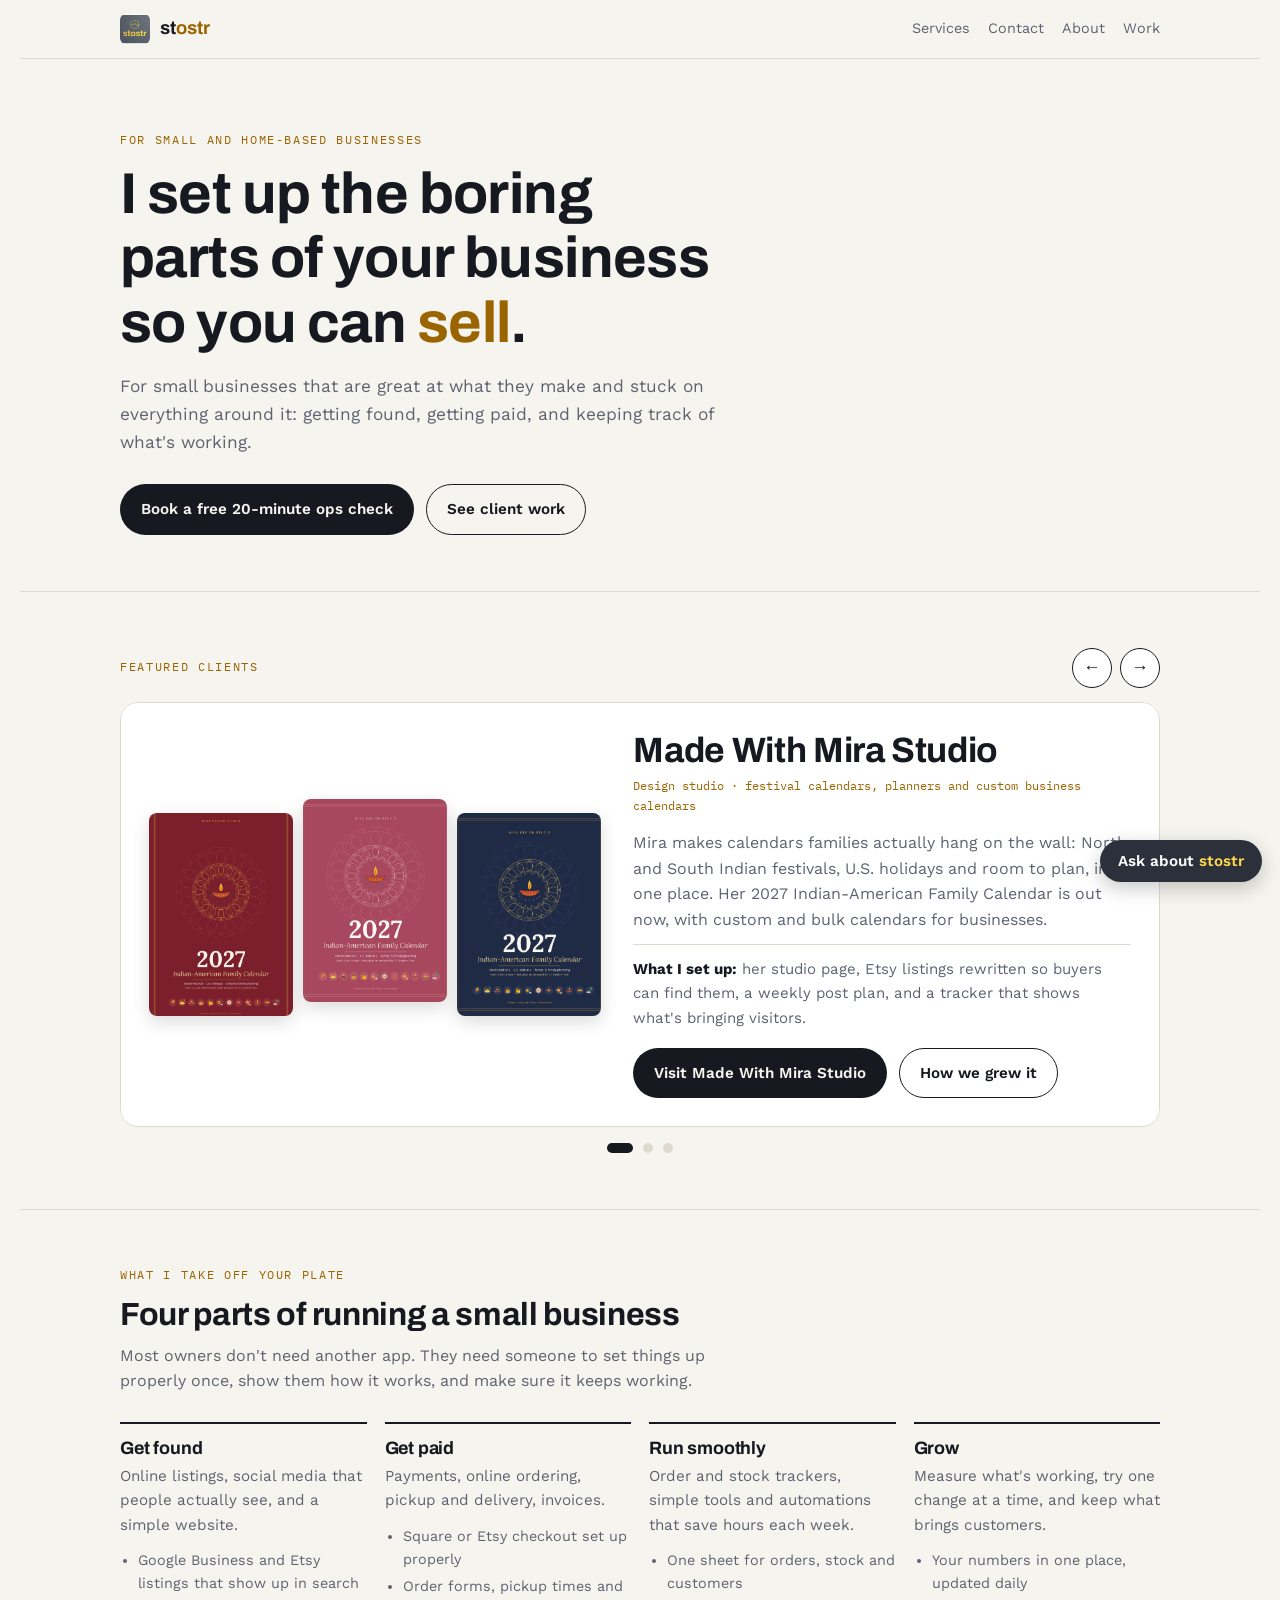
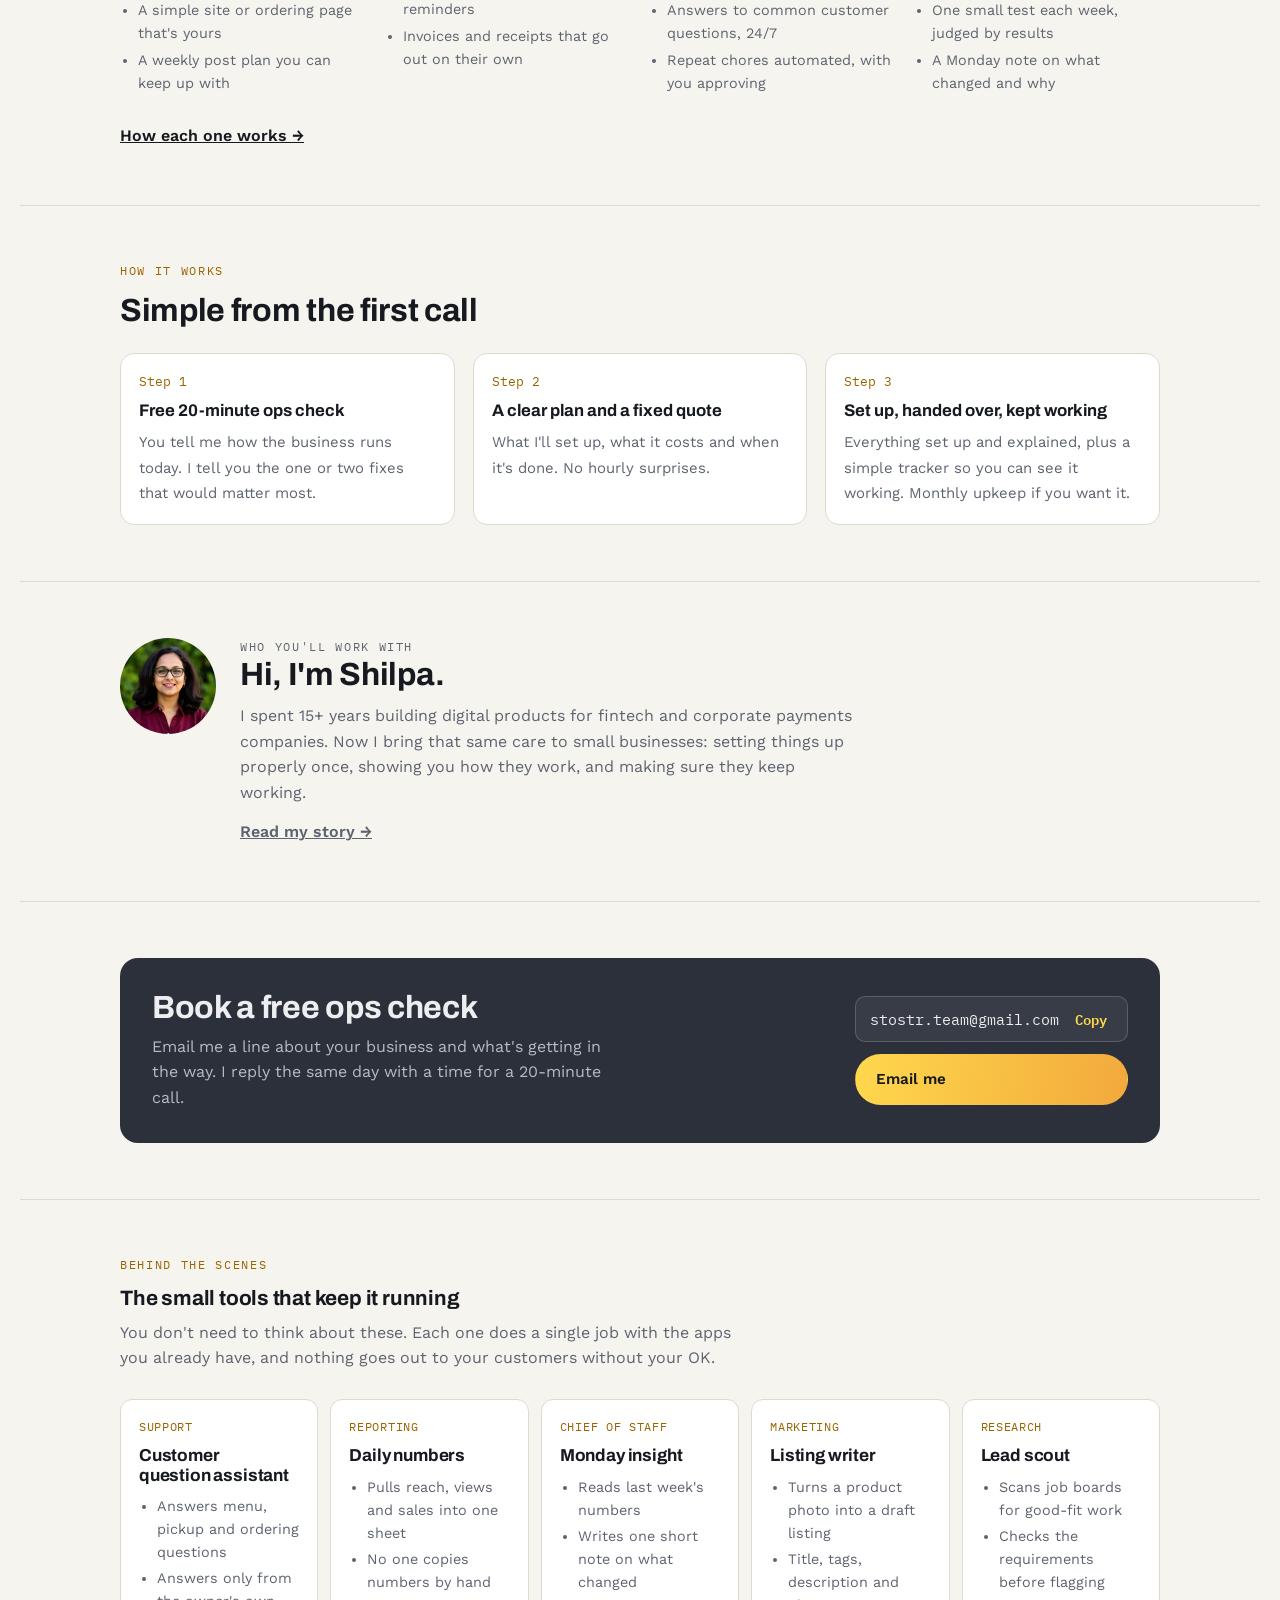
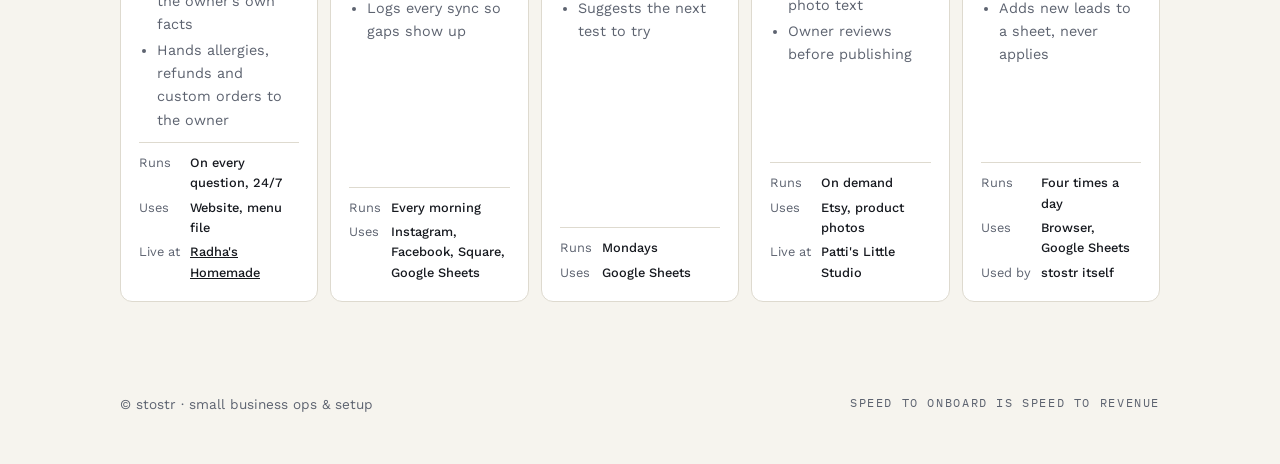
==== commit c18e8bdf: "Preview: client carousel (Mira, Radha, Patti), headshot, tools list, fuller plate section, nav order" ====
--- a/index.html
+++ b/index.html
@@ -23,10 +23,10 @@
   <div class="wrap">
     <a class="brand" href="/"><img src="/stostr-logo.jpg" alt=""><span>st<span class="o">ostr</span></span></a>
     <nav aria-label="Main">
+      <a href="/services">Services</a>
+      <a href="#contact">Contact</a>
+      <a href="/about">About</a>
       <a href="/work">Work</a>
-      <a href="/services">Services</a>
-      <a href="/about">About</a>
-      <a href="#contact">Contact</a>
     </nav>
   </div>
 </header>
@@ -46,50 +46,72 @@
 
   <section class="section" id="featured">
     <div class="wrap">
-      <p class="eyebrow">Featured client</p>
-      <div class="feature">
-        <div class="feature-art">
-          <img src="/miradesigns/img/cal27-cover-classic.jpg" alt="Made With Mira Studio 2027 Indian-American Family Calendar, classic maroon cover">
-          <img src="/miradesigns/img/cal27-cover-blush.jpg" alt="The same calendar with a blush rose cover">
-          <img src="/miradesigns/img/cal27-cover-midnight.jpg" alt="The same calendar with a midnight navy cover">
-        </div>
-        <div class="feature-copy">
-          <h2>Made With Mira Studio</h2>
-          <p class="sub">Design studio · festival calendars, planners and custom business calendars</p>
-          <p>Mira makes calendars families actually hang on the wall: North and South Indian festivals, U.S. holidays and room to plan, in one place. Her new 2027 Indian-American Family Calendar is out now, with custom and bulk calendars for businesses.</p>
-          <p class="did"><b>What I set up:</b> the studio page you can visit, Etsy listings rewritten so buyers can find them, a weekly post plan, and a simple tracker that shows what's bringing visitors.</p>
-          <div class="ctas">
-            <a class="btn btn-primary" href="/miradesigns">Visit Made With Mira Studio</a>
-            <a class="btn btn-ghost" href="/work/mira-studio">How we grew it</a>
-          </div>
-        </div>
-      </div>
-    </div>
-  </section>
-
-  <section class="section" id="clients">
-    <div class="wrap">
-      <p class="eyebrow">More client work</p>
-      <h2>Small businesses I work with</h2>
-      <p class="intro">Each one is live and still running. Visit them the way their customers do.</p>
-      <div class="cards">
-        <a class="card" href="/radhashomemade">
-          <span class="kind">Homemade food · Katy, TX</span>
-          <h3>Radha's Homemade</h3>
-          <p>Family-recipe curry sauces and 15-minute dinners. I built the menu and ordering page, recipe cards with QR codes, and daily tracking from Instagram, Facebook and Square.</p>
-          <span class="more">Visit Radha's page →</span>
-        </a>
-        <a class="card" href="/work#pattis">
-          <span class="kind">Handmade seller · Etsy</span>
-          <h3>Patti's Little Studio</h3>
-          <p>A listing tool that turns a product photo into a ready-to-review Etsy listing: title, tags, description and photo text.</p>
-          <span class="more">Read more →</span>
-        </a>
-      </div>
-      <p style="margin:24px 0 0"><a href="/work" style="font-weight:600">See every case study →</a></p>
-    </div>
-  </section>
-
+      <div class="car-head">
+        <p class="eyebrow" style="margin:0">Featured clients</p>
+        <div class="car-nav">
+          <button type="button" class="car-btn" data-dir="-1" aria-label="Previous client">←</button>
+          <button type="button" class="car-btn" data-dir="1" aria-label="Next client">→</button>
+        </div>
+      </div>
+      <div class="carousel" role="region" aria-roledescription="carousel" aria-label="Featured clients">
+        <div class="car-track" tabindex="0">
+          <article class="feature slide" aria-roledescription="slide" aria-label="1 of 3: Made With Mira Studio">
+            <div class="feature-art">
+              <img src="/miradesigns/img/cal27-cover-classic.jpg" alt="Made With Mira Studio 2027 Indian-American Family Calendar, classic maroon cover">
+              <img src="/miradesigns/img/cal27-cover-blush.jpg" alt="The same calendar with a blush rose cover">
+              <img src="/miradesigns/img/cal27-cover-midnight.jpg" alt="The same calendar with a midnight navy cover">
+            </div>
+            <div class="feature-copy">
+              <h2>Made With Mira Studio</h2>
+              <p class="sub">Design studio · festival calendars, planners and custom business calendars</p>
+              <p>Mira makes calendars families actually hang on the wall: North and South Indian festivals, U.S. holidays and room to plan, in one place. Her 2027 Indian-American Family Calendar is out now, with custom and bulk calendars for businesses.</p>
+              <p class="did"><b>What I set up:</b> her studio page, Etsy listings rewritten so buyers can find them, a weekly post plan, and a tracker that shows what's bringing visitors.</p>
+              <div class="ctas">
+                <a class="btn btn-primary" href="/miradesigns">Visit Made With Mira Studio</a>
+                <a class="btn btn-ghost" href="/work/mira-studio">How we grew it</a>
+              </div>
+            </div>
+          </article>
+          <article class="feature slide" aria-roledescription="slide" aria-label="2 of 3: Radha's Homemade">
+            <div class="feature-art">
+              <img src="/assets/img/radha-card-butter.jpg" alt="Radha's Homemade recipe card for butter sauce with a QR code to order">
+              <img src="/assets/img/radha-card-chana.jpg" alt="Radha's Homemade recipe card for chana masala sauce">
+              <img src="/assets/img/radha-card-spinach.jpg" alt="Radha's Homemade recipe card for spinach sauce">
+            </div>
+            <div class="feature-copy">
+              <h2>Radha's Homemade</h2>
+              <p class="sub">Home kitchen · Katy, Texas · family-recipe curry sauces</p>
+              <p>Radha turns family recipes into small-batch sauces that make a weeknight dinner in 15 minutes. Customers order online for pickup around Katy.</p>
+              <p class="did"><b>What I set up:</b> her menu and ordering page with a question assistant, recipe cards with QR codes, and daily tracking from Instagram, Facebook and Square.</p>
+              <div class="ctas">
+                <a class="btn btn-primary" href="/radhashomemade">Visit Radha's Homemade</a>
+                <a class="btn btn-ghost" href="/work/radhas-kitchen">How we grew it</a>
+              </div>
+            </div>
+          </article>
+          <article class="feature slide" aria-roledescription="slide" aria-label="3 of 3: Patti's Little Studio">
+            <div class="feature-art one">
+              <img src="/services/proof-catalog.jpg" alt="Patti's Little Studio listing manager showing a catalog of handmade crochet scarves">
+            </div>
+            <div class="feature-copy">
+              <h2>Patti's Little Studio</h2>
+              <p class="sub">Handmade seller · crochet scarves, throws and gifts</p>
+              <p>Patti makes the pieces; writing listings for each one took longer than making them. Now she uploads a photo and gets a full draft listing to review.</p>
+              <p class="did"><b>What I set up:</b> a private listing tool that drafts the title, 13 search tags, description and photo text, and sends it to her shop as a draft. Nothing goes live without her OK.</p>
+              <div class="ctas">
+                <a class="btn btn-primary" href="/work#pattis">See how it works</a>
+              </div>
+            </div>
+          </article>
+        </div>
+      </div>
+      <div class="car-dots" role="tablist" aria-label="Choose a client">
+        <button type="button" role="tab" aria-label="Made With Mira Studio" aria-selected="true"></button>
+        <button type="button" role="tab" aria-label="Radha's Homemade"></button>
+        <button type="button" role="tab" aria-label="Patti's Little Studio"></button>
+      </div>
+    </div>
+  </section>
 
   <section class="section">
     <div class="wrap">
@@ -97,10 +119,14 @@
       <h2>Four parts of running a small business</h2>
       <p class="intro">Most owners don't need another app. They need someone to set things up properly once, show them how it works, and make sure it keeps working.</p>
       <div class="areas">
-        <div class="area"><h3>Get found</h3><p>Online listings, social media that people actually see, and a simple website.</p></div>
-        <div class="area"><h3>Get paid</h3><p>Payments, online ordering, pickup and delivery, invoices.</p></div>
-        <div class="area"><h3>Run smoothly</h3><p>Order and stock trackers, simple tools and automations that save hours each week.</p></div>
-        <div class="area"><h3>Grow</h3><p>Measure what's working, try one change at a time, and keep what brings customers.</p></div>
+        <div class="area"><h3>Get found</h3><p>Online listings, social media that people actually see, and a simple website.</p>
+          <ul><li>Google Business and Etsy listings that show up in search</li><li>A simple site or ordering page that's yours</li><li>A weekly post plan you can keep up with</li></ul></div>
+        <div class="area"><h3>Get paid</h3><p>Payments, online ordering, pickup and delivery, invoices.</p>
+          <ul><li>Square or Etsy checkout set up properly</li><li>Order forms, pickup times and reminders</li><li>Invoices and receipts that go out on their own</li></ul></div>
+        <div class="area"><h3>Run smoothly</h3><p>Order and stock trackers, simple tools and automations that save hours each week.</p>
+          <ul><li>One sheet for orders, stock and customers</li><li>Answers to common customer questions, 24/7</li><li>Repeat chores automated, with you approving</li></ul></div>
+        <div class="area"><h3>Grow</h3><p>Measure what's working, try one change at a time, and keep what brings customers.</p>
+          <ul><li>Your numbers in one place, updated daily</li><li>One small test each week, judged by results</li><li>A Monday note on what changed and why</li></ul></div>
       </div>
       <p style="margin:28px 0 0"><a href="/services" style="font-weight:600">How each one works →</a></p>
     </div>
@@ -121,7 +147,7 @@
   <section class="section">
     <div class="wrap">
       <div class="meet">
-        <div class="avatar" aria-hidden="true">S</div>
+        <div class="avatar"><img src="/assets/img/shilpa.jpg" alt="Shilpa, founder of stostr" width="96" height="96"></div>
         <div>
           <p class="eyebrow">Who you'll work with</p>
           <h2>Hi, I'm Shilpa.</h2>
@@ -189,6 +215,7 @@
   .catch(function(){var r=document.createRange();r.selectNodeContents(document.getElementById("em"));var s=getSelection();s.removeAllRanges();s.addRange(r);});
 });
 </script>
+<script src="/assets/carousel.js" defer></script>
 <script src="/assets/ask-stostr.js" defer></script>
 </body>
 </html>
--- a/assets/stostr.css
+++ b/assets/stostr.css
@@ -177,3 +177,22 @@
 .values{list-style:none;margin:0;padding:0;display:grid;gap:12px;max-width:66ch}
 .values li{border-left:3px solid var(--gold-2);padding:4px 0 4px 14px;color:var(--muted)}
 .values li b{color:var(--ink)}
+/* featured-clients carousel */
+.car-head{display:flex;justify-content:space-between;align-items:center;margin-bottom:14px}
+.car-nav{display:flex;gap:8px}
+.car-btn{width:40px;height:40px;border-radius:50%;border:1.5px solid var(--ink);background:var(--surface);color:var(--ink);font-size:1.1rem;cursor:pointer}
+.car-btn:hover{background:var(--ink);color:var(--paper)}
+.car-track{display:flex;overflow-x:auto;scroll-snap-type:x mandatory;scrollbar-width:none;gap:0;border-radius:18px}
+.car-track::-webkit-scrollbar{display:none}
+.car-track .slide{flex:0 0 100%;scroll-snap-align:start;min-width:0}
+.car-dots{display:flex;justify-content:center;gap:10px;margin-top:16px}
+.car-dots button{width:10px;height:10px;border-radius:50%;border:0;padding:0;background:var(--line);cursor:pointer}
+.car-dots button[aria-selected="true"]{background:var(--ink);width:26px;border-radius:6px}
+.feature-art.one{grid-template-columns:1fr}
+.feature-art.one img{aspect-ratio:auto;transform:none}
+.area ul{margin:12px 0 0;padding-left:18px;color:var(--muted);font-size:0.9rem;display:grid;gap:4px}
+.toolset{display:grid;grid-template-columns:repeat(auto-fit,minmax(230px,1fr));gap:18px;margin-top:20px}
+.toolset h3{font-size:1rem;margin-bottom:10px}
+.chips{list-style:none;margin:0;padding:0;display:flex;flex-wrap:wrap;gap:8px}
+.chips li{background:var(--surface);border:1px solid var(--line);border-radius:999px;padding:5px 12px;font-size:0.86rem}
+@media (max-width:420px){.site-nav .wrap{gap:10px}.site-nav nav{gap:10px}.site-nav nav a{font-size:0.84rem}.brand span{display:none}}
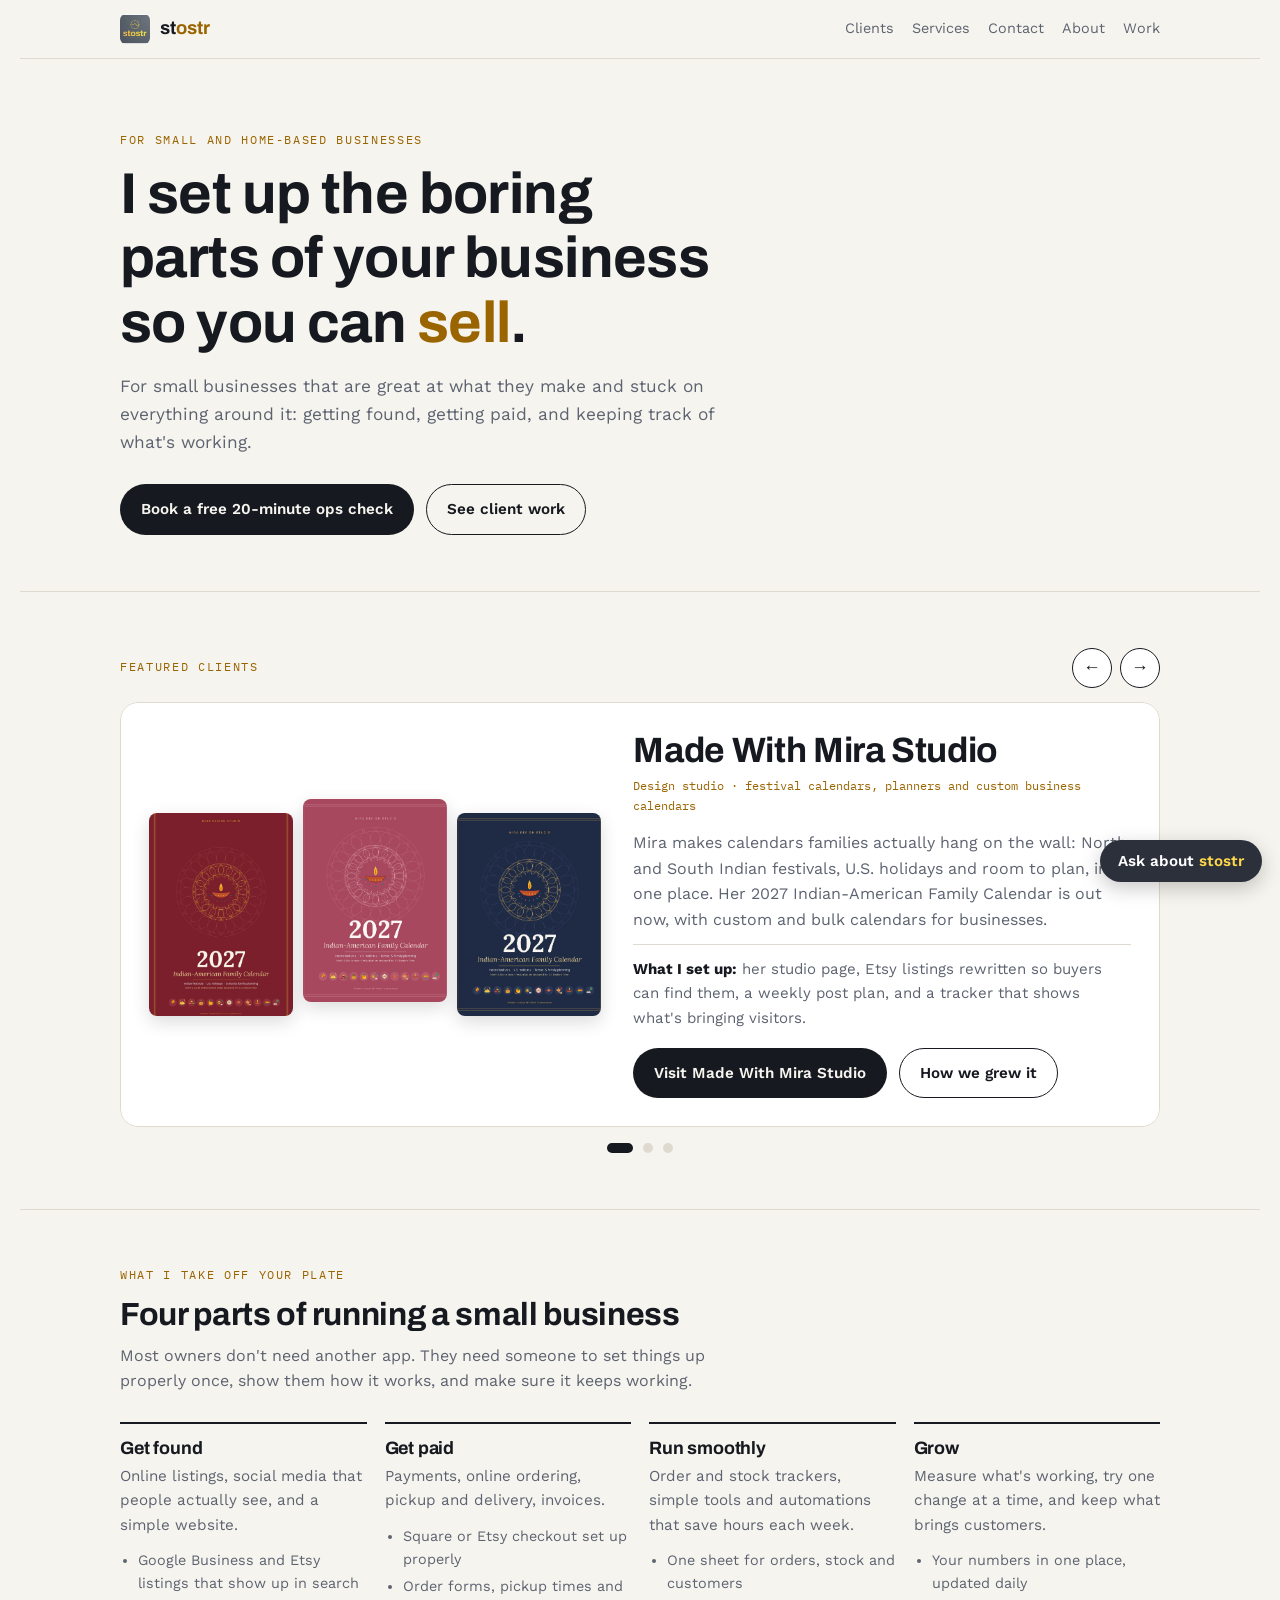
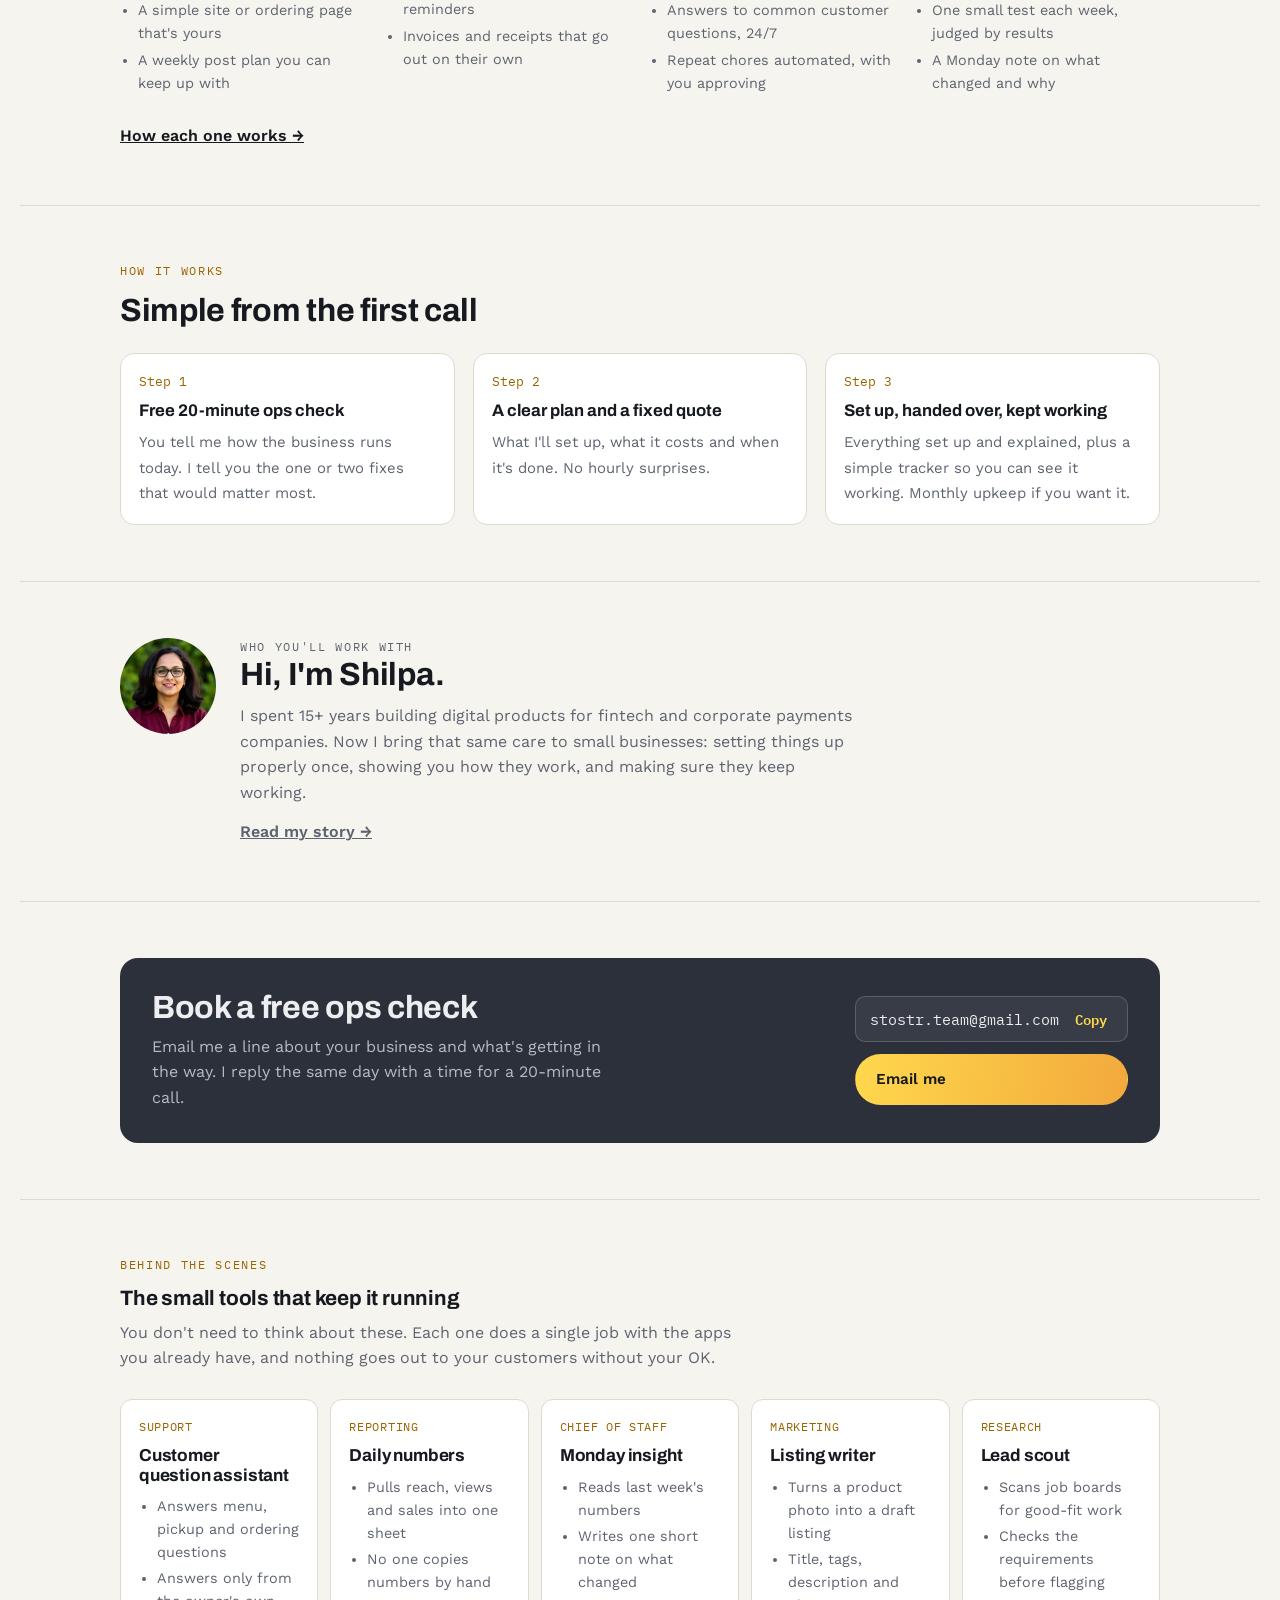
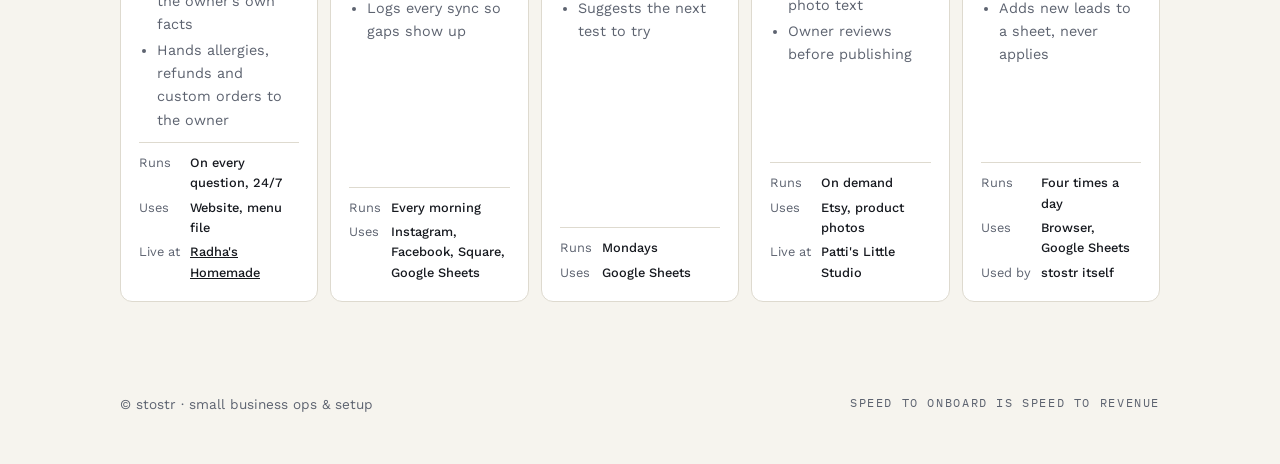
==== commit a0e637fb: "Preview: Clients link first in nav, pointing to homepage carousel Co-Authored-By: Claude Opus 5.5 <n" ====
--- a/index.html
+++ b/index.html
@@ -23,6 +23,7 @@
   <div class="wrap">
     <a class="brand" href="/"><img src="/stostr-logo.jpg" alt=""><span>st<span class="o">ostr</span></span></a>
     <nav aria-label="Main">
+      <a href="/#featured">Clients</a>
       <a href="/services">Services</a>
       <a href="#contact">Contact</a>
       <a href="/about">About</a>
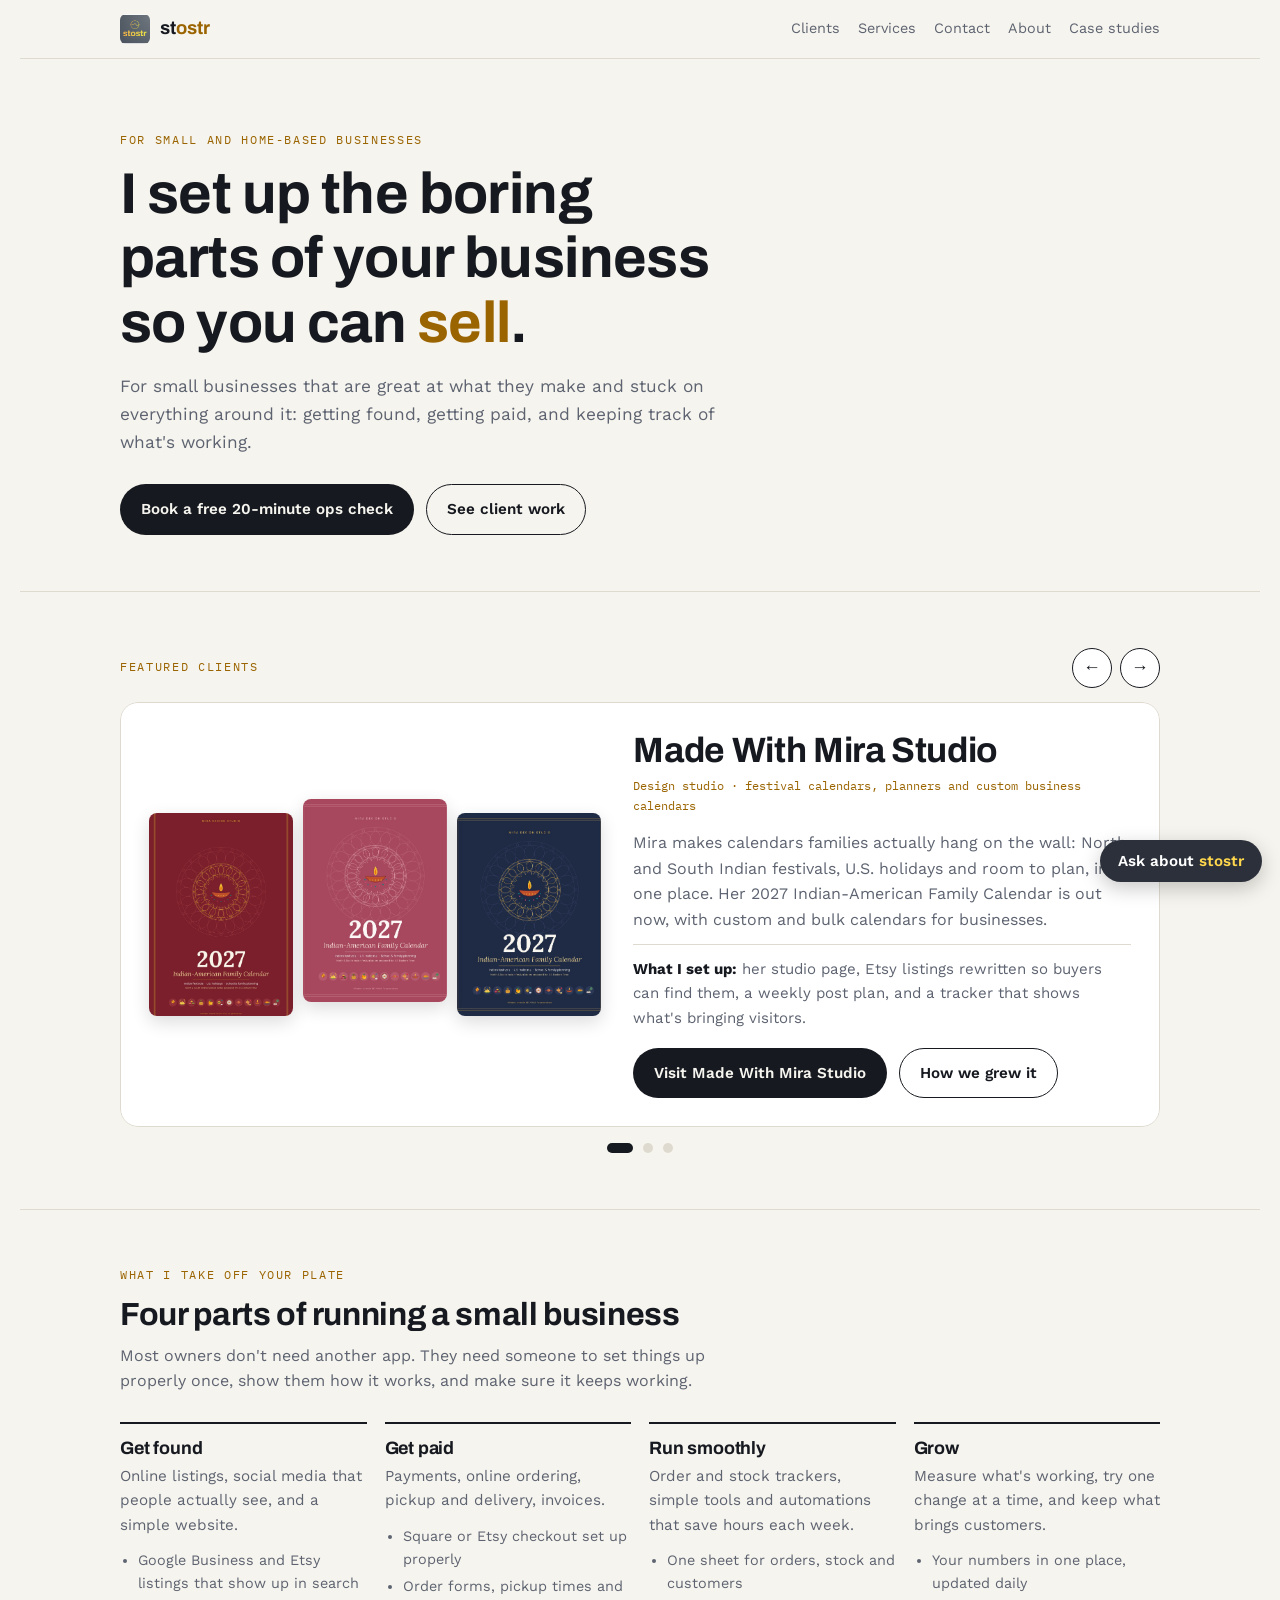
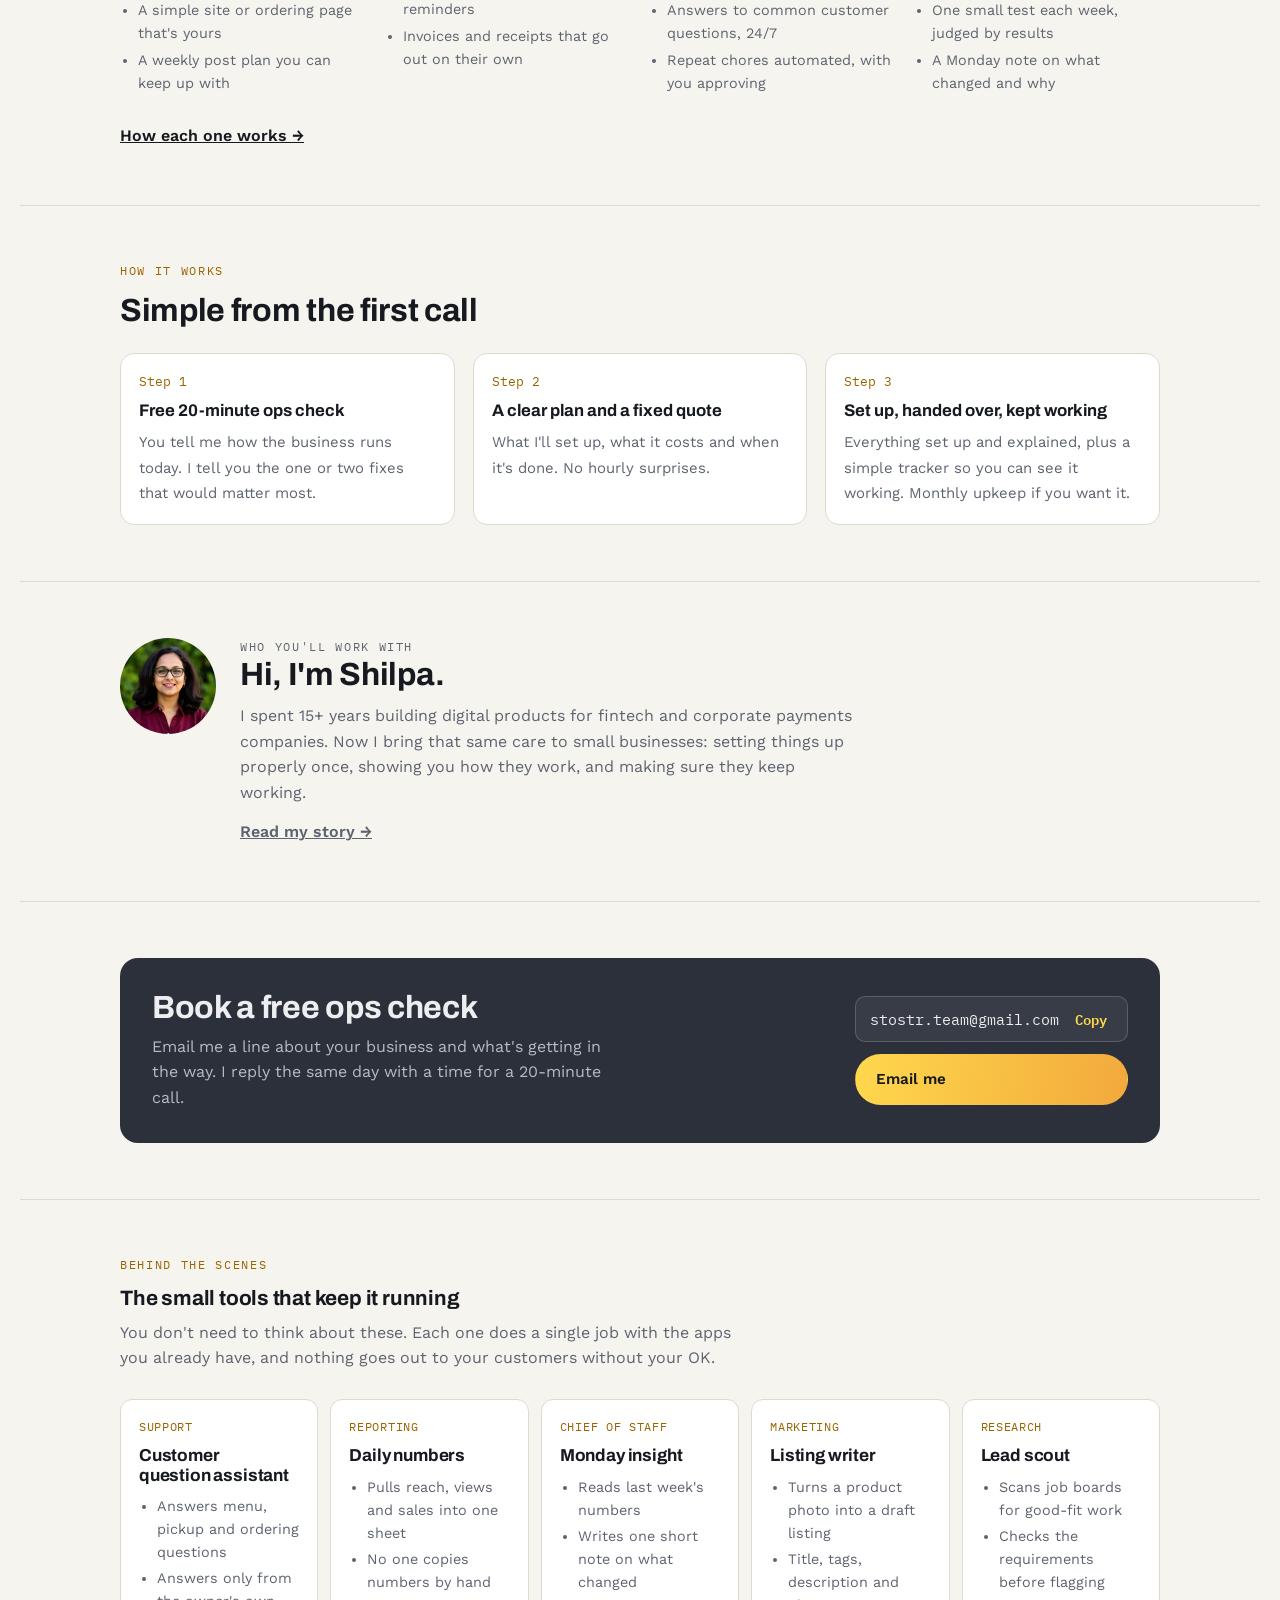
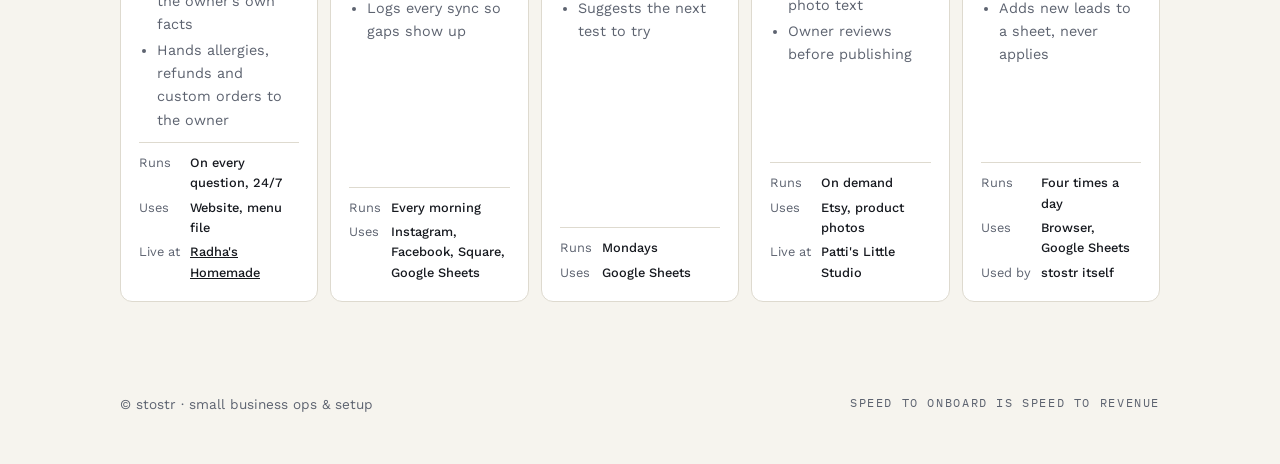
==== commit 2581d164: "Rename Work to Case studies, simplify Case studies page and Mira calendar buttons Co-Authored-By: Cl" ====
--- a/index.html
+++ b/index.html
@@ -27,7 +27,7 @@
       <a href="/services">Services</a>
       <a href="#contact">Contact</a>
       <a href="/about">About</a>
-      <a href="/work">Work</a>
+      <a href="/work">Case studies</a>
     </nav>
   </div>
 </header>
